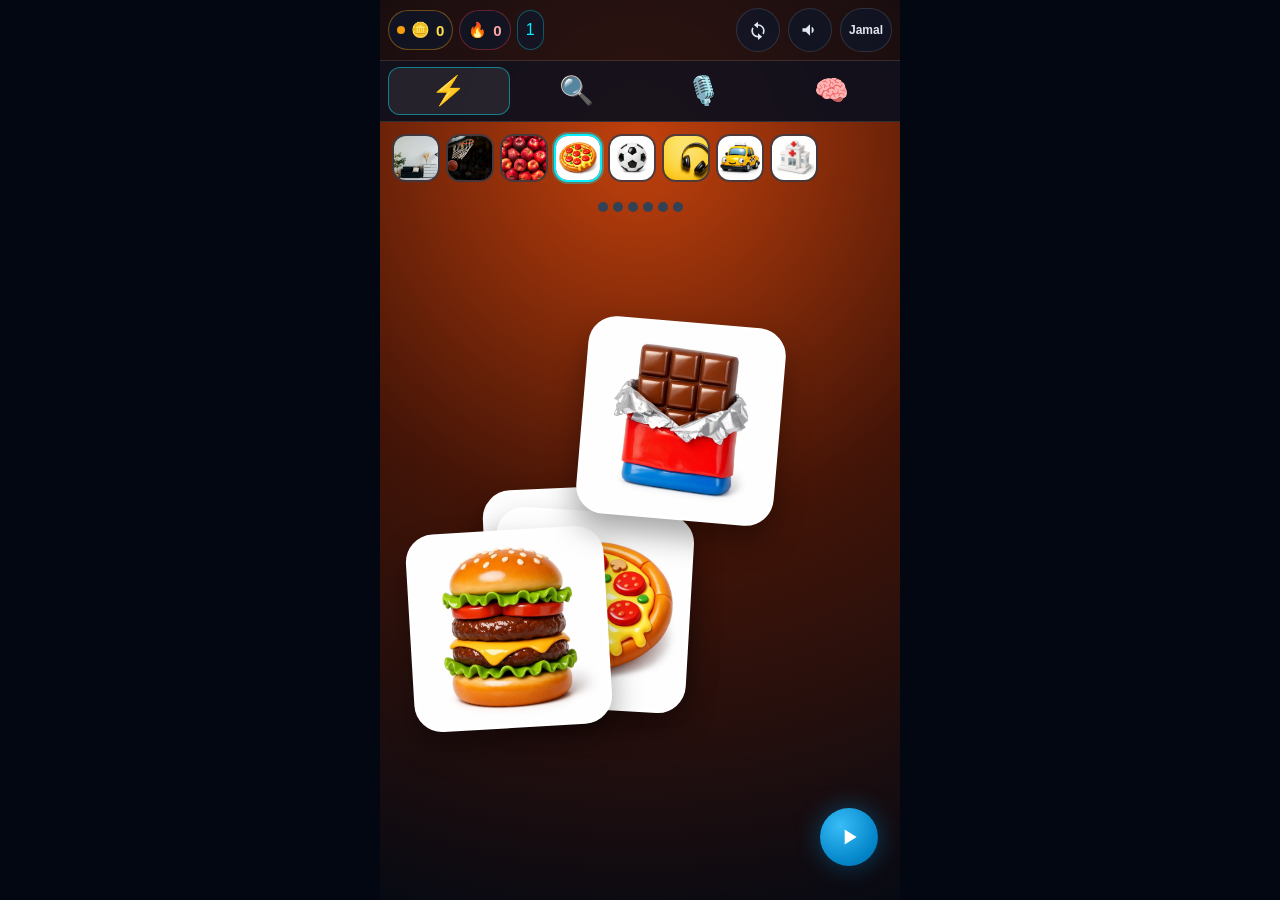
==== index.html @ 4efd9373 "Add lowercase index.html for GitHub Pages" ====
<!doctype html>
<html lang="en">
<head>
<meta charset="utf-8">
<meta name="viewport" content="width=device-width,initial-scale=1,viewport-fit=cover">
<meta name="theme-color" content="#070a13">
<meta name="mobile-web-app-capable" content="yes">
<meta name="apple-mobile-web-app-capable" content="yes">
<title>Talk Today — ZERO RISE</title>
<link rel="icon" href="icon.svg">
<style>
:root {
  --bg-main: #070a13;
  --bg-surface: rgba(15, 23, 42, 0.75);
  --bg-card: rgba(30, 41, 59, 0.85);
  --border-glass: rgba(255, 255, 255, 0.12);
  --teal-neon: #00f0ff;
  --emerald: #10b981;
  --gold-coin: #f59e0b;
  --text-primary: #f8fafc;
  --font-main: -apple-system, BlinkMacSystemFont, 'Segoe UI', Roboto, 'Helvetica Neue', sans-serif;
}

* { box-sizing: border-box; margin: 0; padding: 0; -webkit-tap-highlight-color: transparent; }
html, body {
  height: 100%;
  background: #030712;
  color: var(--text-primary);
  font-family: var(--font-main);
  overflow: hidden;
}
button, .pillar-card, .find-tile, .mem-card { touch-action: manipulation; }
.word-plate, .sentence-line, .meaning-line, .lesson-word, .lesson-line, .lesson-bit { user-select: text; }

#app {
  position: relative;
  width: 100%;
  max-width: 520px;
  height: 100dvh;
  margin: 0 auto;
  overflow: hidden;
  background: radial-gradient(circle at 50% 18%, #1e293b 0%, #070a13 55%, #030712 100%);
  display: flex;
  flex-direction: column;
  transition: background 0.6s ease;
}
#app.world-home { background: radial-gradient(circle at 50% 16%, #92400e 0%, #1c1008 48%, #070a13 100%); }
#app.world-outside { background: radial-gradient(circle at 50% 16%, #166534 0%, #052e16 46%, #070a13 100%); }
#app.world-class { background: radial-gradient(circle at 50% 16%, #1d4ed8 0%, #172554 48%, #070a13 100%); }
#app.world-food { background: radial-gradient(circle at 50% 16%, #c2410c 0%, #431407 48%, #070a13 100%); }
#app.world-play { background: radial-gradient(circle at 50% 16%, #7e22ce 0%, #2e1065 48%, #070a13 100%); }
#app.world-tech { background: radial-gradient(circle at 50% 16%, #0e7490 0%, #083344 48%, #070a13 100%); }
#app.world-city { background: radial-gradient(circle at 50% 16%, #a16207 0%, #292006 48%, #070a13 100%); }
#app.world-town { background: radial-gradient(circle at 50% 16%, #be123c 0%, #4c0519 48%, #070a13 100%); }
#app.shake { animation: screenShake 0.38s linear; }
@keyframes screenShake {
  0%, 100% { transform: translateX(0); }
  20% { transform: translateX(-8px) rotate(-0.4deg); }
  40% { transform: translateX(8px) rotate(0.4deg); }
  60% { transform: translateX(-5px); }
  80% { transform: translateX(4px); }
}

#hud {
  min-height: 60px;
  display: flex;
  align-items: center;
  gap: 6px;
  padding: 8px 8px;
  z-index: 30;
  background: rgba(7, 10, 19, 0.78);
  backdrop-filter: blur(12px);
  border-bottom: 1px solid var(--border-glass);
}
.hud-pill {
  display: flex;
  align-items: center;
  gap: 6px;
  min-height: 40px;
  padding: 6px 8px;
  border-radius: 20px;
  background: var(--bg-surface);
  border: 1px solid var(--border-glass);
  font-weight: 800;
  font-size: 15px;
}
.coins-pill { border-color: rgba(245, 158, 11, 0.4); color: #fde047; }
.coins-pill.bump { animation: coinBump 0.35s cubic-bezier(0.175, 0.885, 0.32, 1.275); }
@keyframes coinBump {
  0% { transform: scale(1); }
  50% { transform: scale(1.18); }
  100% { transform: scale(1); }
}
.streak-pill { border-color: rgba(239, 68, 68, 0.35); color: #fca5a5; }
.streak-pill.lit { border-color: #ef4444; box-shadow: 0 0 14px rgba(239, 68, 68, 0.45); }
.gear-pill {
  border-color: rgba(0, 240, 255, 0.3);
  color: var(--teal-neon);
  cursor: pointer;
  font: inherit;
}
.gear-pill small {
  position: absolute; width: 1px; height: 1px; padding: 0; margin: -1px;
  overflow: hidden; clip: rect(0,0,0,0); border: 0;
}
.gear-pill.on { box-shadow: 0 0 12px rgba(0, 240, 255, 0.35); }
.hud-actions { display: flex; align-items: center; gap: 8px; margin-left: auto; }
.who {
  min-height: 44px; padding: 0 8px; border-radius: 999px;
  display: flex; align-items: center; flex: 0 0 auto;
  border: 1px solid var(--border-glass);
  background: var(--bg-surface);
  color: #e2e8f0; font-size: 12px; font-weight: 800;
}
.hbtn {
  width: 44px; height: 44px; border-radius: 50%;
  border: 1px solid var(--border-glass);
  background: var(--bg-surface); color: #e2e8f0;
  display: flex; align-items: center; justify-content: center; cursor: pointer;
}
.hbtn svg { width: 20px; height: 20px; }
.hbtn.muted { color: #64748b; }
.sync-dot {
  width: 8px; height: 8px; border-radius: 50%; background: #f59e0b; display: inline-block;
}
.sync-dot.synced { background: #10b981; }
.sync-dot.phone { background: #f59e0b; }

#modeBar {
  display: flex; gap: 6px; padding: 6px 8px;
  background: rgba(11, 15, 29, 0.92);
  border-bottom: 1px solid var(--border-glass);
  z-index: 25;
}
.mode-tab {
  flex: 1; min-height: 48px; border-radius: 12px;
  border: 1px solid transparent; background: transparent; color: #94a3b8;
  display: flex; flex-direction: column; align-items: center; justify-content: center;
  gap: 1px; cursor: pointer; font: inherit;
}
.mode-icon { font-size: 28px; line-height: 1; }
.mode-name {
  position: absolute; width: 1px; height: 1px; padding: 0; margin: -1px;
  overflow: hidden; clip: rect(0,0,0,0); border: 0;
}
.mode-tab.active {
  background: rgba(255, 255, 255, 0.08);
  border-color: rgba(0, 240, 255, 0.45);
  color: #fff;
}

#stage {
  flex: 1; position: relative;
  display: flex; flex-direction: column; align-items: center;
  padding: 10px 12px 24px; overflow-y: auto; z-index: 10;
}

.set-bar {
  width: 100%; display: flex; gap: 6px; overflow-x: auto;
  padding: 2px 0 8px; scrollbar-width: none;
}
.set-chip {
  flex: 0 0 auto; width: 48px; height: 48px; min-height: 48px; padding: 0;
  border-radius: 14px; border: 2px solid var(--border-glass);
  background: var(--bg-surface); cursor: pointer; overflow: hidden;
}
.set-chip img { width: 100%; height: 100%; object-fit: cover; display: block; }
.set-chip.active { border-color: var(--teal-neon); box-shadow: 0 0 0 2px rgba(0, 240, 255, 0.35); }
.set-chip.done { border-color: var(--emerald); }

.prompt-line {
  font-size: 22px; font-weight: 800; text-align: center; min-height: 28px; margin: 4px 0;
}
.progress-line { color: #94a3b8; font-size: 13px; font-weight: 700; text-align: center; margin-bottom: 6px; }
.pips { display: flex; gap: 5px; justify-content: center; margin: 4px 0 8px; flex-wrap: wrap; }
.pip { width: 10px; height: 10px; border-radius: 50%; background: #334155; }
.pip.ok { background: #38bdf8; }
.pip.strong { background: #10b981; box-shadow: 0 0 8px rgba(16, 185, 129, 0.7); }

.play-orb {
  position: absolute; right: 10px; bottom: 10px; z-index: 6;
  width: 58px; height: 58px; border-radius: 50%; border: 0; cursor: pointer;
  background: radial-gradient(circle at 35% 30%, #38bdf8, #0284c7 70%, #0369a1);
  box-shadow: 0 0 24px rgba(2, 132, 199, 0.45);
  display: flex; align-items: center; justify-content: center;
}
.play-orb svg { width: 26px; height: 26px; fill: #fff; }
.play-orb.speaking { animation: callGlow 0.45s infinite alternate; }
@keyframes callGlow {
  from { transform: scale(1); }
  to { transform: scale(1.08); }
}

.word-plate {
  margin-top: 8px; font-size: 40px; font-weight: 900; letter-spacing: -0.03em; text-align: center;
}
.sentence-line { font-size: 18px; color: #cbd5e1; text-align: center; min-height: 24px; margin: 2px 0 4px; }
.meaning-line { font-size: 16px; color: #94a3b8; text-align: center; min-height: 0; margin: 0 0 8px; line-height: 1.35; }

.arena {
  position: relative; width: 100%; flex: 1; min-height: 58vh;
}
.pillar-card, .find-tile, .mem-card {
  background: #fff; border-radius: 28px; border: 3px solid #fff;
  overflow: hidden; cursor: pointer; position: relative;
  display: flex; align-items: center; justify-content: center;
  box-shadow: 0 16px 30px rgba(0, 0, 0, 0.35);
}
.pillar-card {
  position: absolute; width: 40%; aspect-ratio: 1;
  animation: bob 2.6s ease-in-out infinite;
}
.pillar-card:nth-child(2) { left: 52%; top: 6%; animation-delay: -0.4s; }
.pillar-card:nth-child(3) { left: 8%; top: 42%; animation-delay: -1.1s; }
.pillar-card:nth-child(4) { left: 50%; top: 46%; animation-delay: -1.7s; }
.pillar-card.running { animation: none; }
.pillar-card.win {
  z-index: 5; width: 64%; left: 18% !important; right: auto !important; top: 8% !important;
  animation: winPop 0.55s cubic-bezier(.2, 1.6, .3, 1) both;
}
.pillar-card.yeet { animation: yeet 0.42s ease-in forwards; z-index: 2; }
.pillar-card.show-answer {
  z-index: 4; width: 58%; left: 21% !important; top: 12% !important;
  animation: jump 0.48s ease-in-out infinite;
  box-shadow: 0 0 0 6px #fde047, 0 18px 40px rgba(0, 0, 0, 0.4);
}
@keyframes bob {
  0%, 100% { transform: translateY(0) rotate(-2deg); }
  50% { transform: translateY(-14px) rotate(2deg); }
}
@keyframes jump {
  0%, 100% { transform: translateY(0) scale(1); }
  40% { transform: translateY(-22px) scale(1.06); }
}
@keyframes winPop {
  0% { transform: scale(0.7) rotate(-8deg); }
  60% { transform: scale(1.12) rotate(6deg); }
  100% { transform: scale(1) rotate(0); }
}
@keyframes yeet {
  to { transform: translateY(120%) rotate(28deg); opacity: 0; }
}
.pillar-card img, .find-tile img, .mem-card img { width: 100%; height: 100%; object-fit: cover; pointer-events: none; }
.pillar-a { border-color: rgba(59, 130, 246, 0.55); }
.pillar-b { border-color: rgba(239, 68, 68, 0.5); }
.pillar-card.good-snap, .find-tile.good-snap, .hero.good-snap { border-color: var(--emerald); box-shadow: 0 0 24px rgba(16, 185, 129, 0.7); }
.pillar-card.ready, .find-tile.ready, .hero.ready { box-shadow: 0 0 0 3px rgba(0, 240, 255, 0.7); }
.pillar-card.miss-snap, .find-tile.miss-snap { animation: missShake 0.35s ease-in-out; border-color: #dc2626; }
.pillar-card.show-answer { box-shadow: 0 0 0 3px #fde047; }
@keyframes missShake {
  0%, 100% { transform: translateX(0); }
  25% { transform: translateX(-8px); }
  75% { transform: translateX(8px); }
}

.find-grid, .mem-grid { display: grid; grid-template-columns: repeat(3, 1fr); gap: 10px; width: 100%; }
.find-tile { animation: bob 2.2s ease-in-out infinite; }
.find-tile:nth-child(2n) { animation-delay: -0.5s; }
.find-tile:nth-child(3n) { animation-duration: 2.9s; }
.find-tile.found { animation: winPop 0.45s cubic-bezier(.2, 1.6, .3, 1) both; }
.mem-card { animation: bob 2.8s ease-in-out infinite; }
.mem-card:nth-child(2n) { animation-delay: -0.7s; }
.mem-grid.cols-4 { grid-template-columns: repeat(4, 1fr); }
.find-tile, .mem-card { aspect-ratio: 1; }
.find-tile.found { border-color: rgba(16, 185, 129, 0.7); }
.tile-word {
  position: absolute; left: 6px; right: 6px; bottom: 6px;
  background: rgba(3, 7, 18, 0.82); border-radius: 10px;
  text-align: center; font-weight: 800; font-size: 13px; padding: 3px 4px;
}
.mem-face { font-size: 28px; }
.mem-card.snd { border-color: rgba(0, 240, 255, 0.35); }
.mem-card.pic { border-color: rgba(59, 130, 246, 0.4); }
.mem-card.up { border-color: #fff; }
.mem-card svg { width: 36px; height: 36px; fill: #e2e8f0; }

.speak-view, .drill-view, .find-view, .mem-view {
  width: 100%; max-width: none; flex: 1; min-height: 0;
  display: flex; flex-direction: column; align-items: center; gap: 8px;
}
.hero {
  width: min(72vw, 280px); aspect-ratio: 1; border-radius: 36px; overflow: hidden;
  border: 4px solid #fff; background: #fff; cursor: pointer;
  box-shadow: 0 18px 40px rgba(0, 0, 0, 0.35);
  animation: bob 1.5s ease-in-out infinite;
}
.hero.ready { animation: jump 0.55s ease-in-out infinite; }
.hero img { width: 100%; height: 100%; object-fit: cover; }
.mic-orb {
  width: 96px; height: 96px; border-radius: 50%; border: 0; cursor: pointer;
  background: radial-gradient(circle at 35% 30%, #ef4444, #b91c1c 70%);
  box-shadow: 0 8px 24px rgba(239, 68, 68, 0.45);
  display: flex; align-items: center; justify-content: center;
}
.mic-orb svg { width: 42px; height: 42px; fill: #fff; }
.mic-orb.recording {
  background: radial-gradient(circle at 35% 30%, #22c55e, #15803d 70%);
  animation: callGlow 0.7s ease-in-out infinite alternate;
}
.mic-orb:disabled { opacity: 0.45; cursor: default; }
.mic-orb.blocked { filter: grayscale(1); opacity: 0.4; }
.status-line { min-height: 22px; text-align: center; color: #cbd5e1; font-weight: 700; }

.modal-backdrop {
  position: absolute; inset: 0; z-index: 80;
  background: rgba(3, 7, 18, 0.86); backdrop-filter: blur(14px);
  display: flex; align-items: center; justify-content: center; padding: 16px;
}
.modal-backdrop.hidden { display: none; }
.lesson-card {
  width: min(96vw, 480px); max-height: min(90dvh, 720px); overflow: visible;
  background: transparent; border: 0;
  border-radius: 28px; padding: 8px; display: flex; flex-direction: column; align-items: center; gap: 14px;
  box-shadow: none;
}
.lesson-kicker { font-size: 14px; font-weight: 800; letter-spacing: 0.08em; text-transform: uppercase; color: #5eead4; }
.lesson-card img { width: min(64vw, 220px); height: min(64vw, 220px); object-fit: cover; border-radius: 20px; }
.lesson-word { font-size: 40px; font-weight: 900; }
.lesson-line { font-size: 18px; color: #cbd5e1; text-align: center; }
.word-list { width: 100%; display: flex; flex-direction: column; gap: 6px; }
.lesson-bit { font-size: 14px; color: #cbd5e1; text-align: left; line-height: 1.35; }
.lesson-bit b { color: #fff; }
.done-grid { width: 100%; display: flex; flex-wrap: wrap; justify-content: center; gap: 10px; }
.done-pic {
  width: 30%; aspect-ratio: 1; padding: 0; border-radius: 22px; overflow: hidden;
  border: 3px solid #fff; background: #fff; cursor: pointer;
  animation: bob 1.8s ease-in-out infinite;
  box-shadow: 0 12px 24px rgba(0, 0, 0, 0.35);
}
.done-pic:nth-child(2n) { animation-delay: -0.4s; }
.done-pic img { width: 100%; height: 100%; object-fit: cover; display: block; }
.done-pic.on {
  width: 42%; border-color: #fde047;
  animation: jump 0.42s ease-in-out infinite;
  box-shadow: 0 0 28px rgba(253, 224, 71, 0.85);
}
.btn-next.icon-next {
  width: 76px; height: 76px; min-width: 76px; min-height: 76px; padding: 0; border-radius: 50%;
  display: flex; align-items: center; justify-content: center;
}
.icon-next svg { width: 34px; height: 34px; }
.btn-next, .btn-ghost {
  min-height: 52px; min-width: 140px; padding: 0 22px; border-radius: 999px;
  border: 0; cursor: pointer; font: inherit; font-weight: 800; font-size: 18px;
}
.btn-next { background: #10b981; color: #042f1c; }
.btn-ghost { background: transparent; color: #e2e8f0; border: 1px solid var(--border-glass); }
.code-row { display: flex; gap: 8px; }
.code-row img { width: 84px; height: 84px; border-radius: 16px; object-fit: cover; }
.code-row span { display: block; text-align: center; font-size: 12px; font-weight: 800; margin-top: 4px; }

.gate {
  position: absolute; inset: 0; z-index: 70; overflow-y: auto;
  background: #070a13; padding: 18px 14px 28px;
  display: flex; flex-direction: column; gap: 10px;
}
.gate.hidden { display: none; }
.gate h1 { font-size: 28px; line-height: 1.1; }
.gate p { color: #cbd5e1; font-size: 16px; }
.slots { display: flex; gap: 8px; min-height: 74px; }
.slot {
  width: 72px; height: 72px; border-radius: 16px; border: 1px dashed rgba(255,255,255,0.25);
  overflow: hidden; background: rgba(255,255,255,0.04);
}
.slot img { width: 100%; height: 100%; object-fit: cover; }
.pic-grid { display: grid; grid-template-columns: repeat(4, 1fr); gap: 8px; }
.pic-pick {
  aspect-ratio: 1; border-radius: 14px; overflow: hidden; border: 2px solid transparent;
  padding: 0; background: #111827; cursor: pointer; position: relative;
}
.pic-pick img { width: 100%; height: 100%; object-fit: cover; }
.pic-pick.on { border-color: var(--teal-neon); }
.pic-pick em {
  position: absolute; left: 0; right: 0; bottom: 0; font-style: normal;
  background: rgba(0,0,0,0.72); font-size: 10px; font-weight: 800; padding: 2px;
}
.gate-actions { display: flex; gap: 8px; flex-wrap: wrap; }

.sr-only {
  position: absolute; width: 1px; height: 1px; padding: 0; margin: -1px;
  overflow: hidden; clip: rect(0,0,0,0); border: 0;
}
#fx { position: absolute; inset: 0; width: 100%; height: 100%; pointer-events: none; z-index: 40; }

@media (prefers-reduced-motion: reduce) {
  * { animation: none !important; transition: none !important; }
}

</style>
</head>
<body>
<div id="app">
  <header id="hud">
    <div id="hudCoins" class="hud-pill coins-pill" aria-label="Coins">
      <span class="sync-dot phone" id="syncDot" title="Saved on this phone"></span>
      <span aria-hidden="true">🪙</span>
      <span id="coinVal">0</span>
    </div>
    <div id="hudStreak" class="hud-pill streak-pill" aria-label="Streak">
      <span aria-hidden="true">🔥</span>
      <span id="streakVal">0</span>
    </div>
    <button id="hudGear" class="hud-pill gear-pill" type="button" aria-label="Beat off. Gear 1. Listen.">
      <span id="gearVal">1</span>
      <small id="gearName">Listen</small>
    </button>
    <div class="hud-actions">
      <button id="btnReplay" class="hbtn" type="button" aria-label="Hear it again">
        <svg viewBox="0 0 24 24" aria-hidden="true"><path fill="currentColor" d="M12 5V2L7 6l5 4V7c3.31 0 6 2.69 6 6 0 1.01-.25 1.97-.7 2.8l1.46 1.46A7.93 7.93 0 0 0 20 13c0-4.42-3.58-8-8-8zm0 14c-3.31 0-6-2.69-6-6 0-1.01.25-1.97.7-2.8L5.24 8.74A7.93 7.93 0 0 0 4 13c0 4.42 3.58 8 8 8v3l5-4-5-4v3z"/></svg>
      </button>
      <button id="btnSound" class="hbtn" type="button" aria-label="Sound on">
        <svg viewBox="0 0 24 24" aria-hidden="true"><path fill="currentColor" d="M3 10v4h4l5 5V5L7 10H3zm13.5 2c0-1.77-1.02-3.29-2.5-4.03v8.05c1.48-.73 2.5-2.25 2.5-4.02z"/></svg>
      </button>
      <div id="who" class="who" aria-label="Signed in as Jamal Morelli">Jamal</div>
    </div>
  </header>

  <nav id="modeBar" aria-label="Practice">
    <button class="mode-tab active" type="button" data-mode="drill" aria-label="Drill">
      <span class="mode-icon" aria-hidden="true">⚡</span><span class="mode-name">Drill</span>
    </button>
    <button class="mode-tab" type="button" data-mode="find" aria-label="Find">
      <span class="mode-icon" aria-hidden="true">🔍</span><span class="mode-name">Find</span>
    </button>
    <button class="mode-tab" type="button" data-mode="speak" aria-label="Speak">
      <span class="mode-icon" aria-hidden="true">🎙️</span><span class="mode-name">Speak</span>
    </button>
    <button class="mode-tab" type="button" data-mode="memory" aria-label="Match">
      <span class="mode-icon" aria-hidden="true">🧠</span><span class="mode-name">Match</span>
    </button>
  </nav>

  <main id="stage"></main>
  <p id="live" class="sr-only" aria-live="polite"></p>

  <div id="sheet" class="modal-backdrop hidden" role="dialog" aria-modal="true">
    <div class="lesson-card" id="sheetCard"></div>
  </div>
  <canvas id="fx" aria-hidden="true"></canvas>
</div>
<script>
/* ZERO RISE lesson engine. Pure functions. English only. No DOM. */
const TT = {
  PICS: ['pizza', 'banana', 'taxi', 'bus', 'doctor', 'police', 'football', 'camera', 'coffee', 'tomato', 'robot', 'radio'],
  SETS: [
    { id: 'home', name: 'Home', words: ['door', 'window', 'cup', 'bed', 'bag', 'book'] },
    { id: 'outside', name: 'Outside', words: ['ball', 'cat', 'dog', 'fish', 'tree', 'car'] },
    { id: 'class', name: 'Class', words: ['apple', 'banana', 'pen', 'pencil'] },
    { id: 'food', name: 'Food', words: ['pizza', 'burger', 'chocolate', 'tomato', 'orange', 'water'] },
    { id: 'play', name: 'Play', words: ['football', 'tennis', 'music', 'camera', 'robot', 'radio'] },
    { id: 'tech', name: 'Tech', words: ['headphones', 'computer', 'telephone', 'television', 'sneakers', 'backpack', 'bicycle', 'jacket'] },
    { id: 'city', name: 'City', words: ['taxi', 'bus', 'train', 'station', 'airport', 'hotel'] },
    { id: 'town', name: 'Town', words: ['hospital', 'doctor', 'police', 'pharmacy', 'bank', 'passport', 'coffee', 'money'] }
  ],
  GROUPS: {
    food: ['apple', 'banana', 'pizza', 'burger', 'chocolate', 'tomato', 'orange', 'water', 'coffee'],
    animals: ['cat', 'dog', 'fish'],
    school: ['book', 'pen', 'pencil', 'bag', 'backpack'],
    home: ['door', 'window', 'cup', 'bed'],
    ride: ['car', 'taxi', 'bus', 'train', 'bicycle'],
    place: ['hotel', 'hospital', 'pharmacy', 'bank', 'station', 'airport'],
    people: ['doctor', 'police'],
    tech: ['computer', 'telephone', 'television', 'radio', 'headphones', 'camera'],
    sport: ['football', 'tennis', 'ball'],
    wear: ['sneakers', 'jacket'],
    other: ['robot', 'music', 'money', 'passport', 'tree']
  },
  /* These files exist as s_ (slow word) and f_ ("Where is the …?"). Text must match that recording. */
  QUESTION: ['banana', 'burger', 'bus', 'camera', 'chocolate', 'coffee', 'computer', 'doctor', 'football', 'hotel', 'money', 'music', 'orange', 'pizza', 'police', 'radio', 'robot', 'taxi', 'telephone', 'television', 'tennis', 'tomato', 'train', 'water']
};

TT.WORDS = TT.SETS.reduce((a, s) => a.concat(s.words), []);
TT.QSET = {};
TT.QUESTION.forEach(w => { TT.QSET[w] = 1; });

TT.setById = function (id) {
  for (let i = 0; i < TT.SETS.length; i++) if (TT.SETS[i].id === id) return TT.SETS[i];
  return TT.SETS[3];
};

TT.groupOf = function (word) {
  const keys = Object.keys(TT.GROUPS);
  for (let i = 0; i < keys.length; i++) if (TT.GROUPS[keys[i]].indexOf(word) >= 0) return keys[i];
  return '';
};

TT.hasQuestion = function (word) { return !!TT.QSET[word]; };

TT.article = function (word) { return /^[aeiou]/.test(word) ? 'an' : 'a'; };

TT.sentence = function (word) {
  if (TT.hasQuestion(word)) return 'Where is the ' + word + '?';
  return 'It is ' + TT.article(word) + ' ' + word + '.';
};

/* Extra English, shown on screen after a hit. Not a recording. */
TT.USE = {
  door: 'You open a door.',
  window: 'You look through a window.',
  cup: 'A cup holds a drink.',
  bed: 'You sleep in a bed.',
  bag: 'A bag holds your things.',
  book: 'You read a book.',
  ball: 'You throw a ball.',
  cat: 'A cat is an animal.',
  dog: 'A dog is an animal.',
  fish: 'A fish lives in water.',
  tree: 'A tree has leaves.',
  car: 'A car takes you places.',
  apple: 'An apple is a fruit.',
  banana: 'You peel a banana.',
  pen: 'You write with a pen.',
  pencil: 'You write with a pencil.',
  pizza: 'Pizza is food.',
  burger: 'A burger is food.',
  chocolate: 'Chocolate is sweet.',
  tomato: 'A tomato is red.',
  orange: 'An orange is a fruit.',
  water: 'You drink water.',
  football: 'You kick a football.',
  tennis: 'You play tennis.',
  music: 'You listen to music.',
  camera: 'A camera takes a picture.',
  robot: 'A robot is a machine.',
  radio: 'A radio plays sound.',
  headphones: 'Headphones go on your ears.',
  computer: 'You type on a computer.',
  telephone: 'You talk on a telephone.',
  television: 'You watch television.',
  sneakers: 'Sneakers go on your feet.',
  backpack: 'A backpack holds books.',
  bicycle: 'You ride a bicycle.',
  jacket: 'A jacket keeps you warm.',
  taxi: 'A taxi takes you places.',
  bus: 'A bus carries people.',
  train: 'A train runs on tracks.',
  station: 'You catch a train at a station.',
  airport: 'Planes leave from an airport.',
  hotel: 'You sleep at a hotel.',
  hospital: 'A hospital helps sick people.',
  doctor: 'A doctor helps sick people.',
  police: 'The police keep people safe.',
  pharmacy: 'A pharmacy has medicine.',
  bank: 'A bank keeps money safe.',
  passport: 'A passport is for travel.',
  coffee: 'Coffee is a hot drink.',
  money: 'You pay with money.'
};

TT.useLine = function (word) { return TT.USE[word] || ''; };

TT.blankMastery = function () { return { taps: 0, ok: 0, says: 0, sayOK: 0, next: 0, heard: 0 }; };

TT.levelOf = function (m) {
  m = m || {};
  const taps = m.taps || 0, ok = m.ok || 0, sayOK = m.sayOK || 0;
  const acc = taps ? ok / taps : 0;
  let lv = 0;
  if (ok >= 1) lv = 1;
  if (ok >= 2 && acc >= 0.6) lv = 2;
  if (sayOK >= 1 && lv >= 1) lv = Math.min(3, lv + 1);
  return lv;
};

/* Hours until the word is due again. Inside a session the queue also rotates. */
TT.delayMs = function (level) {
  return [0, 12 * 60 * 1000, 24 * 3600000, 72 * 3600000][level] || 0;
};

TT.gearOf = function (words, mastery) {
  let strong = 0;
  for (let i = 0; i < words.length; i++) if (TT.levelOf(mastery[words[i]]) >= 2) strong++;
  if (words.length >= 4 && strong >= Math.ceil(words.length * 0.7)) return 3;
  if (strong >= 2) return 2;
  return 1;
};

TT.bpmOf = function (gear) { return gear >= 3 ? 132 : gear === 2 ? 122 : 110; };

TT.gearLabel = function (gear) {
  if (gear >= 3) return 'Say it';
  if (gear === 2) return 'Question';
  return 'Listen';
};

TT.stimulus = function (word, mastery, gear) {
  const lv = TT.levelOf(mastery);
  if (gear >= 3 && TT.hasQuestion(word)) return 'f';
  if (gear <= 1 && lv === 0 && TT.hasQuestion(word)) return 's';
  return 'w';
};

TT.pickFoil = function (target, pool, rnd) {
  const g = TT.groupOf(target);
  let cands = pool.filter(w => w !== target && TT.groupOf(w) === g);
  if (!cands.length) cands = pool.filter(w => w !== target);
  if (!cands.length) return target;
  return cands[Math.floor(rnd() * cands.length)];
};

TT.orderWords = function (words, mastery, now) {
  return words.slice().sort((a, b) => {
    const ma = mastery[a] || {};
    const mb = mastery[b] || {};
    const da = !ma.next || ma.next <= now ? 0 : 1;
    const db = !mb.next || mb.next <= now ? 0 : 1;
    if (da !== db) return da - db;
    const la = TT.levelOf(ma), lb = TT.levelOf(mb);
    if (la !== lb) return la - lb;
    return (ma.next || 0) - (mb.next || 0);
  });
};

TT.knownCount = function (words, mastery) {
  let n = 0;
  for (let i = 0; i < words.length; i++) if ((mastery[words[i]] || {}).ok >= 1) n++;
  return n;
};

TT.setComplete = function (words, mastery) {
  return TT.knownCount(words, mastery) === words.length && words.length > 0;
};

TT.newId = function (rnd) {
  const alphabet = 'abcdefghijklmnopqrstuvwxyz0123456789';
  let s = '';
  for (let i = 0; i < 10; i++) s += alphabet[Math.floor(rnd() * alphabet.length)];
  return s;
};

TT.codeFrom = function (pics) {
  if (!pics || pics.length !== 3) return '';
  for (let i = 0; i < 3; i++) if (TT.PICS.indexOf(pics[i]) < 0) return '';
  return pics.join('-');
};

TT.migrate = function (raw) {
  const base = {
    v: 5, id: '', code: '', cls: '', coins: 0, streak: 0, setId: 'food',
    mastery: {}, setCleared: {}, soundOn: true, beatOn: false, mode: 'drill',
    events: [], session: '', greeted: false
  };
  if (!raw || typeof raw !== 'object') return base;
  if (raw.v === 5) {
    base.id = raw.id || '';
    base.code = raw.code || '';
    base.cls = raw.cls || '';
    base.coins = Number(raw.coins) || 0;
    base.streak = Number(raw.streak) || 0;
    base.setId = raw.setId || 'food';
    base.mastery = raw.mastery || {};
    base.setCleared = raw.setCleared || {};
    base.soundOn = raw.soundOn !== false;
    base.beatOn = !!raw.beatOn;
    base.mode = raw.mode || 'drill';
    base.events = Array.isArray(raw.events) ? raw.events.slice(-120) : [];
    base.session = raw.session || '';
    base.greeted = !!raw.greeted;
    return base;
  }
  /* Old arcade save: keep real taps, drop farmed coins. */
  const discovered = raw.discovered || {};
  Object.keys(discovered).forEach(w => {
    if (TT.WORDS.indexOf(w) >= 0) base.mastery[w] = { taps: 1, ok: 1, says: 0, sayOK: 0, next: 0, heard: 1 };
  });
  base.coins = TT.knownCount(TT.WORDS, base.mastery);
  if (raw.mode === 'radar') base.mode = 'find';
  else if (raw.mode === 'speak' || raw.mode === 'memory' || raw.mode === 'drill') base.mode = raw.mode;
  return base;
};

if (typeof module !== 'undefined' && module.exports) module.exports = TT;

/* ZERO RISE — Talk Today. English only.
   Drill, Find, Speak, Match. Coins move only after a real correct answer.
   Recorded English cues (l_), slow words (s_), words (w_), questions (f_). */
'use strict';

const CFG = {
  API: localStorage.getItem('ttzr4_api') || 'https://script.google.com/macros/s/AKfycbxfpqk1dZHafL62IxuPGJARi0EWk-2LW8JIhvEAXO39lOOWWZZZ3VzvkiIyT12FM7jddg/exec',
  ASSET: 'v3/'
};

const $ = id => document.getElementById(id);
const LEARNER = { id: 'jamalmorelli', name: 'Jamal Morelli' };
const stage = $('stage');
const sheet = $('sheet');
const sheetCard = $('sheetCard');
const live = $('live');

let S = TT.migrate((() => { try { return JSON.parse(localStorage.getItem('ttzr4_state') || 'null'); } catch (e) { return null; } })());
S.id = LEARNER.id;
S.name = LEARNER.name;
if (!S.session) S.session = 's' + TT.newId(Math.random).slice(0, 8);
try { localStorage.setItem('ttzr4_state', JSON.stringify(S)); } catch (e) {}
(function readQuery() {
  const q = new URLSearchParams(location.search);
  if (q.get('api')) { CFG.API = q.get('api'); localStorage.setItem('ttzr4_api', CFG.API); }
  if (q.get('cls')) S.cls = String(q.get('cls')).replace(/[^\w .|+-]/g, '').slice(0, 40);
})();

function save(push) {
  try { localStorage.setItem('ttzr4_state', JSON.stringify(S)); } catch (e) {}
  renderHUD();
  if (push !== false) syncSoon();
}
function mOf(word) {
  if (!S.mastery[word]) S.mastery[word] = TT.blankMastery();
  return S.mastery[word];
}
/* Coins only when a real level goes up. Repeating a word pays nothing. */
function noteTap(word, correct) {
  const m = mOf(word);
  const before = TT.levelOf(m);
  m.taps++;
  if (correct) { m.ok++; m.heard++; }
  const after = TT.levelOf(m);
  if (correct) m.next = Date.now() + TT.delayMs(after);
  let gained = 0;
  if (correct && before < 1 && after >= 1) gained += 1;
  if (correct && before < 2 && after >= 2) gained += 1;
  return { m: m, before: before, after: after, gained: gained };
}
function pay(n) {
  if (n > 0) earn(n);
  else save();
}
function showTeach(word) {
  const plate = $('wordPlate');
  const line = $('sentenceLine');
  const mean = $('meaningLine');
  if (plate) plate.textContent = word;
  if (line) line.textContent = TT.sentence(word);
  if (mean) mean.textContent = TT.useLine(word);
}
function clearTeach() {
  const mean = $('meaningLine');
  if (mean) mean.textContent = '';
}
function curSet() { return TT.setById(S.setId); }
function setPrompt(text) {
  if (live) live.textContent = text;
}

/* ---------- audio: one voice at a time ---------- */
let seq = 0;
let talking = [];
function stopTalk() {
  seq++;
  talking.forEach(a => { try { a.pause(); a.src = ''; } catch (e) {} });
  talking = [];
}
function playUrls(urls) {
  if (!S.soundOn || !urls.length) return Promise.resolve();
  const my = ++seq;
  talking.forEach(a => { try { a.pause(); } catch (e) {} });
  talking = [];
  return new Promise(resolve => {
    let i = 0;
    const step = () => {
      if (my !== seq) return resolve();
      if (i >= urls.length) return resolve();
      const a = new Audio(CFG.ASSET + urls[i++]);
      talking.push(a);
      const done = () => { if (my === seq) step(); };
      a.onended = done;
      a.onerror = done;
      a.play().catch(done);
    };
    step();
  });
}
function file(kind, word) { return 'audio/' + kind + '_' + word + '.mp3'; }
function cue(name) { return 'audio/l_' + name + '.mp3'; }
function voiceClip(word) { return file(TT.hasQuestion(word) ? 'f' : 'w', word); }

const fx = $('fx');
const fxc = fx.getContext('2d');
let sparks = [];
let liveStops = [];
function sizeFx() {
  const r = fx.parentElement.getBoundingClientRect();
  const d = window.devicePixelRatio || 1;
  fx.width = Math.max(1, r.width * d);
  fx.height = Math.max(1, r.height * d);
  fxc.setTransform(d, 0, 0, d, 0, 0);
}
function burstAt(el) {
  if (!el) return;
  sizeFx();
  const app = $('app').getBoundingClientRect();
  const b = el.getBoundingClientRect();
  const x = b.left + b.width / 2 - app.left;
  const y = b.top + b.height / 2 - app.top;
  const colors = ['#fde047', '#fb7185', '#22d3ee', '#4ade80', '#fff', '#fb923c'];
  for (let i = 0; i < 42; i++) {
    const a = Math.random() * Math.PI * 2;
    const s = 90 + Math.random() * 320;
    sparks.push({ x: x, y: y, vx: Math.cos(a) * s, vy: Math.sin(a) * s - 80, life: 1, color: colors[i % colors.length], z: 5 + Math.random() * 7 });
  }
}
function fxLoop() {
  const w = fx.width / (window.devicePixelRatio || 1);
  const h = fx.height / (window.devicePixelRatio || 1);
  fxc.clearRect(0, 0, w, h);
  sparks = sparks.filter(p => p.life > 0);
  sparks.forEach(p => {
    p.life -= 0.016;
    p.x += p.vx * 0.016;
    p.y += p.vy * 0.016;
    p.vy += 520 * 0.016;
    fxc.globalAlpha = Math.max(0, p.life);
    fxc.fillStyle = p.color;
    fxc.beginPath();
    fxc.arc(p.x, p.y, p.z * p.life, 0, 7);
    fxc.fill();
  });
  fxc.globalAlpha = 1;
  requestAnimationFrame(fxLoop);
}
requestAnimationFrame(fxLoop);
function blip(up) {
  const ctx = ensureAudio();
  if (!ctx || !S.soundOn) return;
  const now = ctx.currentTime;
  const o = ctx.createOscillator();
  const g = ctx.createGain();
  o.type = up ? 'triangle' : 'sawtooth';
  o.frequency.setValueAtTime(up ? 480 : 180, now);
  o.frequency.exponentialRampToValueAtTime(up ? 980 : 50, now + 0.12);
  g.gain.setValueAtTime(0.09, now);
  g.gain.exponentialRampToValueAtTime(0.001, now + 0.16);
  o.connect(g); g.connect(ctx.destination);
  o.start(now); o.stop(now + 0.18);
}
function shake() {
  const app = $('app');
  app.classList.remove('shake');
  void app.offsetWidth;
  app.classList.add('shake');
}
function poke(ms) { try { if (navigator.vibrate) navigator.vibrate(ms); } catch (e) {} }
function stopLive() {
  liveStops.forEach(fn => fn());
  liveStops = [];
}
function chase(box, selector) {
  stopLive();
  if (!box) return;
  const reduce = window.matchMedia('(prefers-reduced-motion: reduce)').matches;
  box.querySelectorAll(selector).forEach((card, i) => {
    card.classList.add('running');
    const bw = box.clientWidth || 320;
    const bh = box.clientHeight || 420;
    const cw = card.offsetWidth || bw * 0.42;
    const ch = card.offsetHeight || cw;
    let x = Math.random() * Math.max(8, bw - cw - 8);
    let y = Math.random() * Math.max(8, bh - ch - 8);
    let vx = reduce ? 0 : (48 + Math.random() * 60) * (i % 2 ? 1 : -1);
    let vy = reduce ? 0 : (36 + Math.random() * 50) * (Math.random() < 0.5 ? -1 : 1);
    let last = performance.now();
    let dead = false;
    let raf = 0;
    const step = (now) => {
      if (dead || !card.isConnected) return;
      if (card.classList.contains('win') || card.classList.contains('yeet') || card.classList.contains('show-answer')) return;
      const dt = Math.min(0.04, (now - last) / 1000);
      last = now;
      const W = box.clientWidth, H = box.clientHeight;
      const ww = card.offsetWidth, hh = card.offsetHeight;
      x += vx * dt; y += vy * dt;
      if (x < 0) { x = 0; vx = Math.abs(vx); }
      if (y < 0) { y = 0; vy = Math.abs(vy); }
      if (x > W - ww) { x = Math.max(0, W - ww); vx = -Math.abs(vx); }
      if (y > H - hh) { y = Math.max(0, H - hh); vy = -Math.abs(vy); }
      card.style.left = x + 'px';
      card.style.top = y + 'px';
      card.style.right = 'auto';
      card.style.transform = 'rotate(' + (vx * 0.05) + 'deg)';
      raf = requestAnimationFrame(step);
    };
    raf = requestAnimationFrame(step);
    liveStops.push(() => { dead = true; cancelAnimationFrame(raf); });
  });
}

let audioCtx = null;
function ensureAudio() {
  const C = window.AudioContext || window.webkitAudioContext;
  if (C && !audioCtx) audioCtx = new C();
  if (audioCtx && audioCtx.state === 'suspended') audioCtx.resume();
  return audioCtx;
}
let beatTimer = null;
function stopBeat() { if (beatTimer) { clearInterval(beatTimer); beatTimer = null; } }
function startBeat() {
  stopBeat();
  if (!S.beatOn || !S.soundOn) return;
  const gear = TT.gearOf(curSet().words, S.mastery);
  const half = Math.round(60000 / TT.bpmOf(gear) / 2);
  let step = 0;
  beatTimer = setInterval(() => {
    if (talking.length) return;
    const ctx = ensureAudio();
    if (!ctx) return;
    const now = ctx.currentTime;
    const osc = ctx.createOscillator();
    const g = ctx.createGain();
    osc.connect(g); g.connect(ctx.destination);
    if (step++ % 2 === 0) {
      osc.frequency.setValueAtTime(110, now);
      osc.frequency.exponentialRampToValueAtTime(40, now + 0.08);
      g.gain.setValueAtTime(0.08, now);
    } else {
      osc.type = 'triangle';
      osc.frequency.setValueAtTime(900, now);
      g.gain.setValueAtTime(0.04, now);
    }
    g.gain.exponentialRampToValueAtTime(0.001, now + 0.09);
    osc.start(now); osc.stop(now + 0.1);
  }, half);
}

/* ---------- hud ---------- */
function renderHUD() {
  const set = curSet();
  const gear = TT.gearOf(set.words, S.mastery);
  S.gear = gear;
  $('coinVal').textContent = S.coins;
  $('streakVal').textContent = S.streak;
  $('gearVal').textContent = String(gear);
  $('gearName').textContent = TT.gearLabel(gear);
  $('hudStreak').classList.toggle('lit', S.streak >= 2);
  $('hudStreak').style.transform = 'scale(' + (1 + Math.min(S.streak, 10) * 0.045) + ')';
  const app = $('app');
  [...app.classList].forEach(c => { if (c.indexOf('world-') === 0) app.classList.remove(c); });
  app.classList.add('world-' + set.id);
  $('hudGear').classList.toggle('on', S.beatOn);
  $('hudGear').setAttribute('aria-label', (S.beatOn ? 'Beat on. ' : 'Beat off. ') + 'Gear ' + gear + '. ' + TT.gearLabel(gear));
  $('btnSound').classList.toggle('muted', !S.soundOn);
  $('btnSound').setAttribute('aria-label', S.soundOn ? 'Sound on' : 'Sound off');
  document.querySelectorAll('.mode-tab').forEach(b => b.classList.toggle('active', b.dataset.mode === S.mode));
}
function earn(n) {
  if (n <= 0) return;
  S.coins += n;
  const pill = $('hudCoins');
  pill.classList.remove('bump'); void pill.offsetWidth; pill.classList.add('bump');
  save();
}
function logEvent(partial) {
  const idx = TT.SETS.findIndex(s => s.id === S.setId);
  S.events.push(Object.assign({ ts: Date.now(), session: S.session, lesson: idx + 1 }, partial));
  if (S.events.length > 200) S.events = S.events.slice(-120);
}
function learnedList() {
  return TT.WORDS.filter(w => (S.mastery[w] || {}).ok >= 1);
}
function starMap() {
  const m = {};
  TT.SETS.forEach((s, i) => {
    if (TT.knownCount(s.words, S.mastery) > 0) m[String(i + 1)] = TT.gearOf(s.words, S.mastery);
  });
  return m;
}

let syncTimer = null;
let syncBlockedUntil = 0;
function syncSoon() {
  clearTimeout(syncTimer);
  if (Date.now() < syncBlockedUntil) return;
  syncTimer = setTimeout(syncNow, 600);
}
function setSync(kind) {
  const dot = $('syncDot');
  dot.className = 'sync-dot ' + kind;
  dot.title = kind === 'synced' ? 'Synced' : 'Saved on this phone';
}
async function postAPI(body) {
  const res = await fetch(CFG.API, { method: 'POST', body: JSON.stringify(body) });
  return res.json();
}
async function syncNow() {
  if (!CFG.API || !S.id) { setSync('phone'); return; }
  const batch = S.events.slice(0, 120);
  try {
    const data = await postAPI({
      action: 'sync', id: S.id, cls: S.cls || '', events: batch,
      state: { xp: S.coins, stars: starMap(), learned: learnedList(), streak: S.streak, mic: { label: '' } }
    });
    if (data && data.ok) {
      S.events = S.events.slice(batch.length);
      try { localStorage.setItem('ttzr4_state', JSON.stringify(S)); } catch (e) {}
      setSync('synced');
    } else {
      setSync('phone');
      syncBlockedUntil = Date.now() + 20000;
    }
  } catch (e) {
    setSync('phone');
    syncBlockedUntil = Date.now() + 20000;
  }
}

/* ---------- sheet + code ---------- */
function hideSheet() { sheet.classList.add('hidden'); sheetCard.innerHTML = ''; }
function showSheet(html) {
  sheetCard.innerHTML = html;
  sheet.classList.remove('hidden');
  const next = sheetCard.querySelector('[data-act=next]');
  if (next) next.focus();
}
sheet.addEventListener('click', e => { if (e.target === sheet) hideSheet(); });

function register() {
  postAPI({ action: 'init', id: S.id, code: S.code, cls: S.cls || '', ua: navigator.userAgent.slice(0, 160) })
    .then(data => {
      if (data && data.ok && data.code && data.code !== S.code) { S.code = data.code; save(false); }
      if (data && data.ok) setSync('synced');
    })
    .catch(() => setSync('phone'));
}

/* ---------- shared chrome inside a mode ---------- */
let viewGen = 0;
let boardGen = 0;
function speakBoard(words) {
  const my = ++boardGen;
  const root = sheetCard;
  (async () => {
    await playUrls([cue('wow')]);
    for (let i = 0; i < words.length; i++) {
      if (my !== boardGen || sheet.classList.contains('hidden')) return;
      root.querySelectorAll('.done-pic').forEach(n => n.classList.toggle('on', n.dataset.word === words[i]));
      const lit = root.querySelector('.done-pic.on');
      if (lit) burstAt(lit);
      await playUrls([voiceClip(words[i])]);
    }
    if (my === boardGen) root.querySelectorAll('.done-pic').forEach(n => n.classList.remove('on'));
  })();
}
function chrome(extra) {
  const set = curSet();
  const chips = TT.SETS.map(s => {
    const icon = s.words[0];
    const done = S.setCleared[s.id] ? ' done' : '';
    return '<button type="button" class="set-chip' + (s.id === set.id ? ' active' : '') + done + '" data-set="' + s.id + '" aria-label="' + s.name + '">' +
      '<img src="' + CFG.ASSET + 'img/' + icon + '.jpg" alt=""></button>';
  }).join('');
  const pips = set.words.map(w => {
    const lv = TT.levelOf(S.mastery[w]);
    return '<i class="pip' + (lv >= 2 ? ' strong' : lv >= 1 ? ' ok' : '') + '"></i>';
  }).join('');
  return '<div class="set-bar">' + chips + '</div>' +
    '<div class="pips">' + pips + '</div>' +
    (extra || '');
}
function bindSets(render) {
  stage.querySelectorAll('.set-chip').forEach(b => b.onclick = () => {
    if (b.dataset.set === S.setId && S.setCleared[b.dataset.set]) { showDone(curSet(), false); return; }
    S.setId = b.dataset.set;
    save(false);
    render();
  });
}
function showDone(set, advance) {
  const pics = set.words.map(w =>
    '<button type="button" class="done-pic" data-word="' + w + '" aria-label="Hear it"><img src="' + CFG.ASSET + 'img/' + w + '.jpg" alt=""></button>'
  ).join('');
  showSheet(
    '<div class="done-grid">' + pics + '</div>' +
    '<button class="btn-next icon-next" type="button" data-act="next" aria-label="Next">' +
      '<svg viewBox="0 0 24 24" aria-hidden="true"><path fill="currentColor" d="M4 11h12.2l-4.6-4.6L13 5l8 7-8 7-1.4-1.4L16.2 13H4z"/></svg>' +
    '</button>'
  );
  sheetCard.querySelectorAll('.done-pic').forEach(b => b.onclick = () => {
    boardGen++;
    sheetCard.querySelectorAll('.done-pic').forEach(n => n.classList.toggle('on', n === b));
    playUrls([voiceClip(b.dataset.word)]);
  });
  speakBoard(set.words);
  sheetCard.querySelector('[data-act=next]').onclick = () => {
    boardGen++;
    stopTalk();
    hideSheet();
    if (!advance) return;
    const i = TT.SETS.findIndex(s => s.id === S.setId);
    for (let k = 1; k <= TT.SETS.length; k++) {
      const nxt = TT.SETS[(i + k) % TT.SETS.length];
      if (!S.setCleared[nxt.id]) { S.setId = nxt.id; break; }
    }
    save(false);
    renderMode();
  };
}
function maybeClearSet() {
  const set = curSet();
  if (S.setCleared[set.id] || !TT.setComplete(set.words, S.mastery)) return false;
  S.setCleared[set.id] = true;
  S.coins += 3;
  const pill = $('hudCoins');
  if (pill) { pill.classList.remove('bump'); void pill.offsetWidth; pill.classList.add('bump'); }
  logEvent({ type: 'tap', word: set.words[0], correct: 1, misses: 0, ms: 0 });
  save();
  showDone(set, true);
  return true;
}

/* ---------- DRILL ---------- */
let drill = null;
function renderDrill() {
  const gen = ++viewGen;
  stopTalk();
  const set = curSet();
  const word = TT.orderWords(set.words, S.mastery, Date.now())[0];
  const gear = TT.gearOf(set.words, S.mastery);
  const kind = TT.stimulus(word, S.mastery[word], gear);
  const crowd = set.words.filter(w => w !== word);
  for (let i = crowd.length - 1; i > 0; i--) {
    const j = Math.floor(Math.random() * (i + 1));
    const t = crowd[i]; crowd[i] = crowd[j]; crowd[j] = t;
  }
  const pack = [word].concat(crowd.slice(0, 3));
  for (let i = pack.length - 1; i > 0; i--) {
    const j = Math.floor(Math.random() * (i + 1));
    const t = pack[i]; pack[i] = pack[j]; pack[j] = t;
  }
  S.currentWord = word;
  drill = { gen, word, kind, misses: 0, phase: 'play' };
  stopLive();
  const cards = pack.map(w =>
    '<button type="button" class="pillar-card" data-word="' + w + '" aria-label="Picture"><img src="' + CFG.ASSET + 'img/' + w + '.jpg" alt=""></button>'
  ).join('');
  stage.innerHTML = '<div class="drill-view">' + chrome(
    '<div class="arena" id="arena">' + cards +
      '<button type="button" class="play-orb" id="hearBtn" aria-label="Hear the word"><svg viewBox="0 0 24 24"><path d="M8 5v14l11-7z"/></svg></button>' +
    '</div></div>'
  );
  bindSets(renderDrill);
  renderHUD();
  $('hearBtn').onclick = () => hearDrill(true);
  stage.querySelectorAll('.pillar-card').forEach(card => card.onclick = () => answerDrill(card));
  setPrompt(gear >= 3 && kind === 'f' ? 'Where is it?' : (TT.levelOf(S.mastery[word]) >= 1 ? 'You know this one.' : 'Listen.'));
  if (!holdAutoplay) hearDrill(false, gen);
}
async function hearDrill(manual, gen) {
  if (!drill) return;
  const g = gen || drill.gen;
  const btn = $('hearBtn');
  if (btn) btn.classList.add('speaking');
  await playUrls([file(drill.kind, drill.word)]);
  if (g !== viewGen) return;
  const btn2 = $('hearBtn');
  if (btn2) btn2.classList.remove('speaking');
  if (!manual) {
    drill.phase = 'answer';
    chase($('arena'), '.pillar-card');
    setPrompt('Tap the picture.');
  }
}
async function answerDrill(card) {
  if (!drill || drill.phase !== 'answer') return;
  const picked = card.dataset.word;
  if (picked === drill.word) {
    drill.phase = 'next';
    const noted = noteTap(drill.word, true);
    S.streak++;
    stopLive();
    card.style.transform = '';
    card.classList.add('win');
    stage.querySelectorAll('.pillar-card').forEach(c => {
      if (c === card) return;
      c.style.transform = '';
      c.classList.add('yeet');
    });
    burstAt(card);
    blip(true);
    poke(16);
    setPrompt('Nice.');
    logEvent({ type: 'tap', word: drill.word, correct: 1, misses: drill.misses, ms: 0 });
    pay(noted.gained);
    const urls = [voiceClip(drill.word)];
    if (S.streak > 0 && S.streak % 3 === 0) urls.push(cue(S.streak % 6 === 0 ? 'wow' : 'yay'));
    await playUrls(urls);
    if (drill.gen !== viewGen) return;
    if (!maybeClearSet()) setTimeout(() => { if (drill && drill.gen === viewGen) renderDrill(); }, 140);
  } else {
    noteTap(drill.word, false);
    S.streak = 0;
    drill.misses++;
    card.classList.add('miss-snap');
    shake();
    blip(false);
    poke(28);
    setPrompt('Try again.');
    logEvent({ type: 'tap', word: drill.word, correct: 0, misses: drill.misses, ms: 0 });
    save();
    if (drill.misses >= 2) {
      stopLive();
      stage.querySelectorAll('.pillar-card').forEach(c => {
        c.style.transform = '';
        if (c.dataset.word === drill.word) c.classList.add('show-answer');
        else c.classList.add('yeet');
      });
    }
    setTimeout(() => card.classList.remove('miss-snap'), 360);
    await playUrls([cue('oops'), file(drill.kind, drill.word)]);
  }
}

/* ---------- FIND ---------- */
let findRound = null;
function renderFind() {
  const gen = ++viewGen;
  stopTalk();
  const set = curSet();
  const words = set.words.slice().sort(() => Math.random() - 0.5);
  findRound = { gen, words, cursor: 0, found: {}, phase: 'play' };
  const tiles = words.map(w =>
    '<button type="button" class="find-tile" data-word="' + w + '" aria-label="Picture"><img src="' + CFG.ASSET + 'img/' + w + '.jpg" alt=""></button>'
  ).join('');
  stage.innerHTML = '<div class="find-view">' + chrome(
    '<button type="button" class="play-orb" id="hearBtn" aria-label="Hear the word"><svg viewBox="0 0 24 24"><path d="M8 5v14l11-7z"/></svg></button>' +
    '<div class="find-grid">' + tiles + '</div></div>'
  );
  bindSets(renderFind);
  renderHUD();
  $('hearBtn').onclick = () => hearFind(true);
  stage.querySelectorAll('.find-tile').forEach(t => t.onclick = () => answerFind(t));
  setPrompt('Listen. Then tap.');
  if (!holdAutoplay) hearFind(false);
}
async function hearFind(manual) {
  if (!findRound || findRound.cursor >= findRound.words.length) return;
  const word = findRound.words[findRound.cursor];
  S.currentWord = word;
  const gear = TT.gearOf(curSet().words, S.mastery);
  const kind = TT.stimulus(word, S.mastery[word], gear);
  findRound.kind = kind;
  const btn = $('hearBtn');
  if (btn) btn.classList.add('speaking');
  await playUrls([file(kind, word)]);
  if (!findRound || findRound.gen !== viewGen) return;
  const btn2 = $('hearBtn');
  if (btn2) btn2.classList.remove('speaking');
  if (!manual) {
    findRound.phase = 'answer';
    stage.querySelectorAll('.find-tile').forEach(t => { if (!t.classList.contains('found')) t.classList.add('ready'); });
    setPrompt('Tap the picture.');
  }
}
function answerFind(tile) {
  if (!findRound || findRound.phase !== 'answer') return;
  const word = findRound.words[findRound.cursor];
  const picked = tile.dataset.word;
  if (findRound.found[picked]) return;
  if (picked !== word) {
    tile.classList.add('miss-snap');
    shake();
    blip(false);
    noteTap(word, false);
    setPrompt('Try again.');
    S.streak = 0;
    logEvent({ type: 'tap', word: word, correct: 0, misses: 1, ms: 0 });
    save();
    setTimeout(() => tile.classList.remove('miss-snap'), 360);
    playUrls([cue('oops'), file(findRound.kind, word)]);
    return;
  }
  findRound.phase = 'next';
  findRound.found[word] = 1;
  const noted = noteTap(word, true);
  S.streak++;
  tile.classList.add('found', 'good-snap');
  tile.classList.remove('ready');
  burstAt(tile);
  blip(true);
  poke(12);
  setPrompt(TT.sentence(word));
  logEvent({ type: 'tap', word: word, correct: 1, misses: 0, ms: 0 });
  pay(noted.gained);
  playUrls([voiceClip(word)]).then(() => {
    if (!findRound || findRound.gen !== viewGen) return;
    findRound.cursor++;
    if (findRound.cursor >= findRound.words.length) {
      setPrompt('You found them.');
      playUrls([cue('great')]);
      if (!maybeClearSet()) setTimeout(() => { if (findRound && findRound.gen === viewGen) renderFind(); }, 700);
      return;
    }
    findRound.phase = 'play';
    hearFind(false);
  });
}

/* ---------- SPEAK ---------- */
let speak = null;
let rec = { on: false, stop: null, chunks: [], stream: null };
function renderSpeak() {
  const gen = ++viewGen;
  stopTalk();
  releaseMic();
  const set = curSet();
  const order = TT.orderWords(set.words, S.mastery, Date.now());
  const ready = order.filter(w => (S.mastery[w] || {}).ok >= 1);
  const word = ready[0] || order[0];
  S.currentWord = word;
  speak = { gen, word, heardModel: false };
  stage.innerHTML = '<div class="speak-view">' + chrome(
    '<button type="button" class="hero" id="hero" aria-label="Hear the word"><img src="' + CFG.ASSET + 'img/' + word + '.jpg" alt=""></button>' +
    '<button type="button" class="mic-orb" id="micBtn" aria-label="Say the word" disabled><svg viewBox="0 0 24 24"><path d="M12 14a3 3 0 0 0 3-3V6a3 3 0 0 0-6 0v5a3 3 0 0 0 3 3zm5-3a5 5 0 0 1-10 0H5a7 7 0 0 0 6 6.92V21h2v-3.08A7 7 0 0 0 19 11h-2z"/></svg></button>' +
    '<p class="sr-only" id="speakStatus"></p></div>'
  );
  bindSets(renderSpeak);
  renderHUD();
  $('hero').onclick = () => modelSpeak(true);
  $('micBtn').onclick = toggleMic;
  setPrompt('Listen.');
  if (!holdAutoplay) modelSpeak();
}
async function modelSpeak() {
  if (!speak) return;
  const g = speak.gen;
  speak.heardModel = false;
  const btn = $('micBtn');
  if (btn) btn.disabled = true;
  const urls = [file('w', speak.word)];
  if (TT.hasQuestion(speak.word)) urls.push(file('f', speak.word));
  urls.push(cue('yourturn'));
  await playUrls(urls);
  if (!speak || speak.gen !== g) return;
  speak.heardModel = true;
  const mic = $('micBtn');
  const hero = $('hero');
  if (mic) mic.disabled = false;
  if (hero) hero.classList.add('ready');
  setPrompt('Your turn.');
}
function releaseMic() {
  rec.on = false;
  if (rec.stream) rec.stream.getTracks().forEach(t => t.stop());
  rec.stream = null;
  rec.stop = null;
}
async function toggleMic() {
  if (!speak || !speak.heardModel) return;
  if (rec.on) { if (rec.stop) rec.stop(); return; }
  if (rec.busy) return;
  rec.busy = true;
  stopTalk();
  try {
    const stream = await navigator.mediaDevices.getUserMedia({ audio: true });
    rec.stream = stream;
    rec.on = true;
    $('micBtn').classList.add('recording');
    $('speakStatus').textContent = 'Listening…';
    const mime = pickMime();
    if (window.MediaRecorder && mime) await recordMime(stream, mime);
    else await recordWav(stream, 3200);
  } catch (e) {
    const mic = $('micBtn');
    if (mic) mic.classList.add('blocked');
    setPrompt('The microphone is blocked.');
    playUrls([cue('oops')]);
    releaseMic();
  }
  rec.busy = false;
  const btn = $('micBtn');
  if (btn) btn.classList.remove('recording');
}
function pickMime() {
  if (!window.MediaRecorder || !MediaRecorder.isTypeSupported) return '';
  return ['audio/webm;codecs=opus', 'audio/webm', 'audio/mp4'].find(t => MediaRecorder.isTypeSupported(t)) || '';
}
function recordMime(stream, mime) {
  return new Promise(resolve => {
    const mr = new MediaRecorder(stream, { mimeType: mime });
    const chunks = [];
    mr.ondataavailable = e => { if (e.data && e.data.size) chunks.push(e.data); };
    mr.onstop = async () => {
      releaseMic();
      const blob = new Blob(chunks, { type: mime });
      const b64 = await blobToB64(blob);
      await judge(b64, mime.split(';')[0]);
      resolve();
    };
    rec.stop = () => { if (mr.state !== 'inactive') mr.stop(); };
    mr.start();
    setTimeout(() => { if (rec.on && rec.stop) rec.stop(); }, 3200);
  });
}
function recordWav(stream, ms) {
  return new Promise(resolve => {
    const ctx = ensureAudio();
    const src = ctx.createMediaStreamSource(stream);
    const proc = ctx.createScriptProcessor(4096, 1, 1);
    const silent = ctx.createGain();
    silent.gain.value = 0;
    const pieces = [];
    src.connect(proc); proc.connect(silent); silent.connect(ctx.destination);
    proc.onaudioprocess = e => pieces.push(new Float32Array(e.inputBuffer.getChannelData(0)));
    let done = false;
    const finish = async () => {
      if (done) return;
      done = true;
      try { proc.disconnect(); src.disconnect(); silent.disconnect(); } catch (e) {}
      releaseMic();
      const b64 = wavB64(pieces, ctx.sampleRate);
      await judge(b64, 'audio/wav');
      resolve();
    };
    rec.stop = finish;
    setTimeout(() => { if (rec.on) finish(); }, ms);
  });
}
function blobToB64(blob) {
  return new Promise((resolve, reject) => {
    const r = new FileReader();
    r.onloadend = () => resolve(String(r.result).split(',')[1] || '');
    r.onerror = reject;
    r.readAsDataURL(blob);
  });
}
function wavB64(pieces, rate) {
  let n = 0;
  pieces.forEach(p => { n += p.length; });
  const samples = new Float32Array(n);
  let o = 0;
  pieces.forEach(p => { samples.set(p, o); o += p.length; });
  const buf = new ArrayBuffer(44 + samples.length * 2);
  const v = new DataView(buf);
  const str = (off, s) => { for (let i = 0; i < s.length; i++) v.setUint8(off + i, s.charCodeAt(i)); };
  str(0, 'RIFF'); v.setUint32(4, 36 + samples.length * 2, true); str(8, 'WAVE');
  str(12, 'fmt '); v.setUint32(16, 16, true); v.setUint16(20, 1, true); v.setUint16(22, 1, true);
  v.setUint32(24, rate, true); v.setUint32(28, rate * 2, true); v.setUint16(32, 2, true); v.setUint16(34, 16, true);
  str(36, 'data'); v.setUint32(40, samples.length * 2, true);
  let q = 44;
  for (let i = 0; i < samples.length; i++, q += 2) {
    const x = Math.max(-1, Math.min(1, samples[i]));
    v.setInt16(q, x < 0 ? x * 0x8000 : x * 0x7fff, true);
  }
  let bin = '';
  const bytes = new Uint8Array(buf);
  for (let i = 0; i < bytes.length; i++) bin += String.fromCharCode(bytes[i]);
  return btoa(bin);
}
async function judge(b64, mime) {
  if (!speak) return;
  const word = speak.word;
  const gen = speak.gen;
  const status = $('speakStatus');
  if (status) status.textContent = 'Checking…';
  const m = mOf(word);
  m.says++;
  try {
    const data = await postAPI({
      action: 'speak', id: S.id, word: word, audio: b64, mime: mime,
      session: S.session, lesson: TT.SETS.findIndex(s => s.id === S.setId) + 1,
      try: m.says, ms: 3200, mic: ''
    });
    if (!speak || speak.gen !== gen) return;
    if (data && data.silent) {
      setPrompt('Try again.');
      status.textContent = 'We did not hear you. Come closer and say the word.';
      logEvent({ type: 'say', word: word, correct: 0, heard: '', score: 0, engine: 'whisper' });
      save();
      playUrls([cue('goodtry'), file('w', word)]);
      return;
    }
    if (data && data.ok && data.pass) {
      const before = TT.levelOf(m);
      m.sayOK++;
      const after = TT.levelOf(m);
      m.next = Date.now() + TT.delayMs(after);
      S.streak++;
      const hero = $('hero');
      if (hero) { hero.classList.add('good-snap'); burstAt(hero); }
      blip(true);
      poke(20);
      setPrompt('Nice.');
      status.textContent = 'We heard “' + (data.heard || word) + '”.';
      logEvent({ type: 'say', word: word, correct: 1, heard: data.heard || '', score: data.score, engine: 'whisper' });
      pay(after > before ? 2 : 0);
      await playUrls([cue('great')]);
      if (speak && speak.gen === gen && !maybeClearSet()) renderSpeak();
      return;
    }
    setPrompt('Try again.');
    status.textContent = data && data.heard ? 'We heard “' + data.heard + '”.' : 'Not the word yet.';
    logEvent({ type: 'say', word: word, correct: 0, heard: (data && data.heard) || '', score: data && data.score, engine: 'whisper' });
    save();
    playUrls([cue('goodtry'), file('w', word)]);
  } catch (e) {
    if (!speak || speak.gen !== gen) return;
    setPrompt('Not scored yet.');
    if (status) status.textContent = 'Saved on this phone. The teacher line is offline. Say it again.';
    logEvent({ type: 'say', word: word, correct: 0, heard: '', engine: 'offline' });
    save();
    playUrls([cue('oops')]);
  }
}

/* ---------- MATCH ---------- */
function renderMemory() {
  const gen = ++viewGen;
  stopTalk();
  const set = curSet();
  let words = TT.orderWords(set.words, S.mastery, Date.now()).slice(0, 4);
  if (words.length < 2) words = set.words.slice(0, 2);
  const deck = [];
  words.forEach(w => { deck.push({ id: w, type: 'snd' }); deck.push({ id: w, type: 'pic' }); });
  for (let i = deck.length - 1; i > 0; i--) {
    const j = Math.floor(Math.random() * (i + 1));
    const t = deck[i]; deck[i] = deck[j]; deck[j] = t;
  }
  const cards = deck.map((c, i) =>
    '<button type="button" class="mem-card ' + (c.type === 'snd' ? 'snd' : 'pic') + '" data-i="' + i + '" aria-label="' + (c.type === 'snd' ? 'Sound card' : 'Picture card') + '">' +
    (c.type === 'snd'
      ? '<svg viewBox="0 0 24 24"><path d="M3 10v4h4l5 5V5L7 10H3zm13.5 2c0-1.77-1.02-3.29-2.5-4.03v8.05c1.48-.73 2.5-2.25 2.5-4.02z"/></svg>'
      : '<svg viewBox="0 0 24 24"><path d="M21 19V5a2 2 0 0 0-2-2H5a2 2 0 0 0-2 2v14a2 2 0 0 0 2 2h14a2 2 0 0 0 2-2zM8.5 13.5l2.5 3 3.5-4.5L19 18H5l3.5-4.5z"/></svg>') +
    '</button>'
  ).join('');
  stage.innerHTML = '<div class="mem-view">' + chrome(
    '<div class="mem-grid' + (deck.length > 6 ? ' cols-4' : '') + '">' + cards + '</div></div>'
  );
  bindSets(renderMemory);
  renderHUD();
  setPrompt('Match the sound and the picture.');
  let open = [];
  let lock = false;
  const matched = {};
  stage.querySelectorAll('.mem-card').forEach(card => card.onclick = async () => {
    const i = +card.dataset.i;
    const c = deck[i];
    if (lock || matched[i] || open.indexOf(i) >= 0) return;
    card.classList.add('up');
    if (c.type === 'snd') {
      card.innerHTML = '<svg viewBox="0 0 24 24"><path fill="currentColor" d="M3 10v4h4l5 5V5L7 10H3zm13.5 2c0-1.77-1.02-3.29-2.5-4.03v8.05c1.48-.73 2.5-2.25 2.5-4.02z"/></svg>';
      playUrls([file('w', c.id)]);
    } else {
      card.innerHTML = '<img src="' + CFG.ASSET + 'img/' + c.id + '.jpg" alt="">';
    }
    open.push(i);
    if (open.length < 2) return;
    const a = deck[open[0]], b = deck[open[1]];
    if (a.id === b.id && a.type !== b.type) {
      matched[open[0]] = matched[open[1]] = 1;
      const noted = noteTap(a.id, true);
      S.streak++;
      setPrompt(TT.sentence(a.id));
      burstAt(card);
      blip(true);
      logEvent({ type: 'tap', word: a.id, correct: 1, misses: 0, ms: 0 });
      pay(noted.gained);
      playUrls([voiceClip(a.id)]);
      open = [];
      if (Object.keys(matched).length === deck.length) {
        if (!maybeClearSet()) {
          playUrls([cue('great')]).then(() => { if (gen === viewGen) renderMemory(); });
        }
      }
    } else {
      lock = true;
      S.streak = 0;
      save();
      setPrompt('Try again.');
      setTimeout(() => {
        if (gen !== viewGen) return;
        open.forEach(idx => {
          const el = stage.querySelector('[data-i="' + idx + '"]');
          const item = deck[idx];
          if (!el) return;
          el.classList.remove('up');
          el.innerHTML = item.type === 'snd'
            ? '<svg viewBox="0 0 24 24"><path fill="currentColor" d="M3 10v4h4l5 5V5L7 10H3zm13.5 2c0-1.77-1.02-3.29-2.5-4.03v8.05c1.48-.73 2.5-2.25 2.5-4.02z"/></svg>'
            : '<svg viewBox="0 0 24 24"><path fill="currentColor" d="M21 19V5a2 2 0 0 0-2-2H5a2 2 0 0 0-2 2v14a2 2 0 0 0 2 2h14a2 2 0 0 0 2-2zM8.5 13.5l2.5 3 3.5-4.5L19 18H5l3.5-4.5z"/></svg>';
        });
        open = [];
        lock = false;
      }, 900);
    }
  });
}

/* ---------- boot ---------- */
function renderMode() {
  if (S.mode === 'find') renderFind();
  else if (S.mode === 'speak') renderSpeak();
  else if (S.mode === 'memory') renderMemory();
  else { S.mode = 'drill'; renderDrill(); }
}
let holdAutoplay = false;
async function bootLesson() {
  renderHUD();
  const greet = !S.greeted && S.soundOn;
  if (greet) {
    S.greeted = true;
    save(false);
  }
  holdAutoplay = greet;
  renderMode();
  holdAutoplay = false;
  let seen = '';
  try { seen = sessionStorage.getItem('ttzr4_board') || ''; } catch (e) {}
  if (S.setCleared[S.setId] && seen !== S.setId) {
    try { sessionStorage.setItem('ttzr4_board', S.setId); } catch (e) {}
    showDone(curSet(), true);
    return;
  }
  if (!greet) return;
  await playUrls([cue('hello')]);
  if (S.mode === 'drill' && drill) hearDrill(false, drill.gen);
  else if (S.mode === 'find' && findRound) hearFind(false);
  else if (S.mode === 'speak' && speak) modelSpeak();
}
document.querySelectorAll('.mode-tab').forEach(b => b.onclick = () => {
  S.mode = b.dataset.mode;
  save(false);
  renderMode();
});
$('btnReplay').onclick = () => {
  ensureAudio();
  if (S.currentWord) {
    const gear = TT.gearOf(curSet().words, S.mastery);
    const kind = TT.stimulus(S.currentWord, S.mastery[S.currentWord], gear);
    playUrls([file(kind, S.currentWord)]);
  }
};
$('btnSound').onclick = () => {
  S.soundOn = !S.soundOn;
  if (!S.soundOn) { stopBeat(); stopTalk(); }
  else if (S.beatOn) startBeat();
  save(false);
};
$('hudGear').onclick = () => {
  ensureAudio();
  S.beatOn = !S.beatOn;
  if (S.beatOn && S.soundOn) startBeat(); else stopBeat();
  save(false);
};
document.addEventListener('keydown', e => {
  if (e.target && (e.target.tagName === 'INPUT' || e.target.tagName === 'TEXTAREA')) return;
  if (e.key === ' ' && S.currentWord) { e.preventDefault(); $('btnReplay').click(); }
  if ((e.key === '1' || e.key === '2') && S.mode === 'drill') {
    const cards = stage.querySelectorAll('.pillar-card');
    const card = cards[e.key === '1' ? 0 : 1];
    if (card) card.click();
  }
});

renderHUD();
register();
bootLesson();

</script>
</body>
</html>
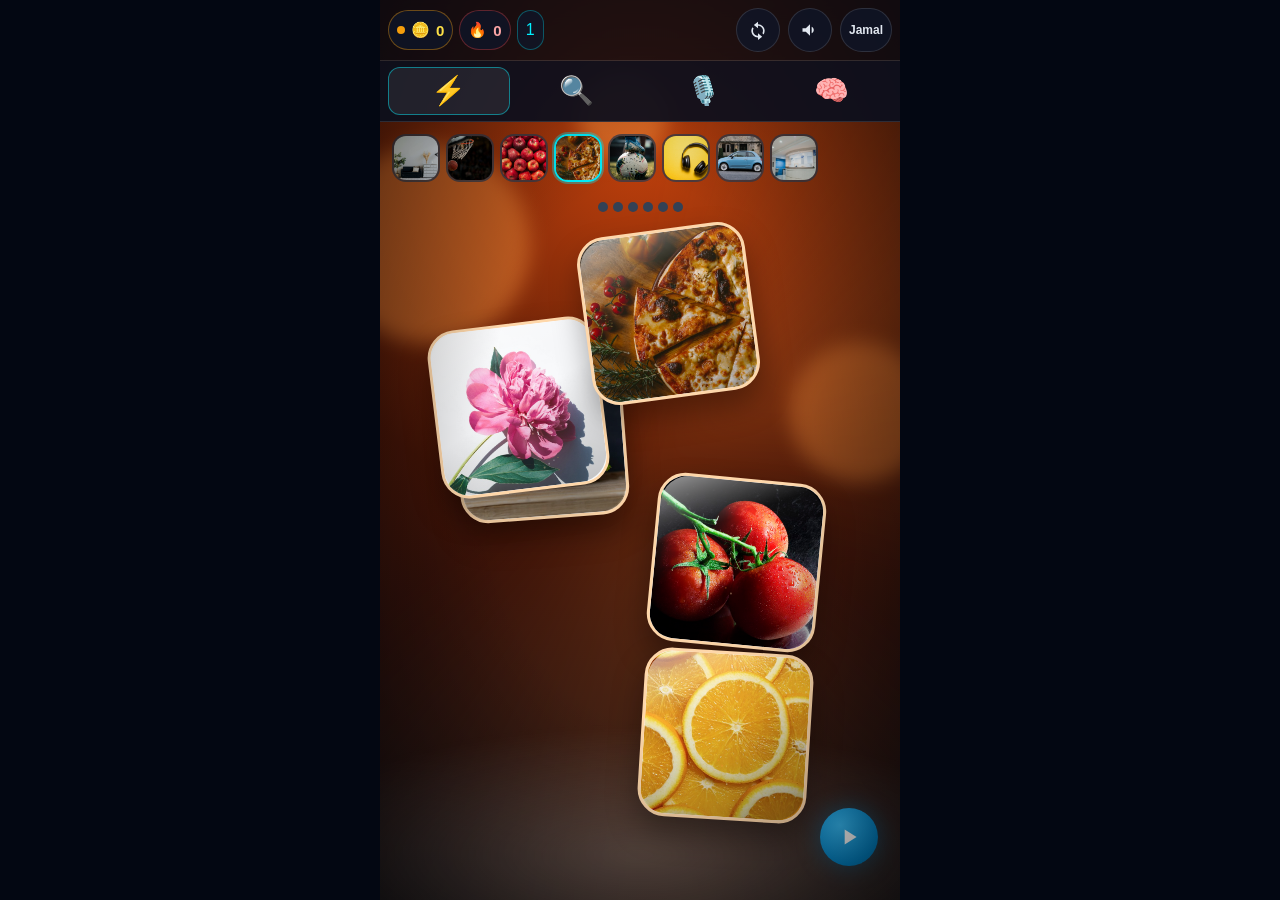
==== commit 128db930: "Fix pencil image: replace laptop desk photo with clean yellow wooden pencil; deploy adult/teen comme" ====
--- a/index.html
+++ b/index.html
@@ -214,11 +214,18 @@
 .pillar-card:nth-child(3) { left: 8%; top: 42%; animation-delay: -1.1s; }
 .pillar-card:nth-child(4) { left: 50%; top: 46%; animation-delay: -1.7s; }
 .pillar-card.running { animation: none; }
+.pillar-card:nth-child(5) { left: 30%; top: 22%; width: 34%; animation-delay: -0.8s; }
+.arena.pack-5 .pillar-card { width: 34%; }
 .pillar-card.win {
-  z-index: 5; width: 64%; left: 18% !important; right: auto !important; top: 8% !important;
-  animation: winPop 0.55s cubic-bezier(.2, 1.6, .3, 1) both;
-}
-.pillar-card.yeet { animation: yeet 0.42s ease-in forwards; z-index: 2; }
+  z-index: 5; width: 68%; left: 16% !important; right: auto !important; top: 6% !important;
+  animation: winPop 0.62s cubic-bezier(.15, 1.7, .28, 1) both;
+  box-shadow:
+    0 0 0 4px #fff,
+    0 0 0 12px rgba(253, 224, 71, 0.9),
+    0 0 48px 16px rgba(253, 224, 71, 0.55),
+    0 28px 50px rgba(0, 0, 0, 0.45);
+}
+.pillar-card.yeet { animation: yeet 0.48s cubic-bezier(.4, 0, 1, 1) forwards; z-index: 2; }
 .pillar-card.show-answer {
   z-index: 4; width: 58%; left: 21% !important; top: 12% !important;
   animation: jump 0.48s ease-in-out infinite;
@@ -238,7 +245,8 @@
   100% { transform: scale(1) rotate(0); }
 }
 @keyframes yeet {
-  to { transform: translateY(120%) rotate(28deg); opacity: 0; }
+  0% { transform: translateY(0) rotate(0) scale(1); opacity: 1; }
+  100% { transform: translateY(140%) rotate(96deg) scale(0.35); opacity: 0; }
 }
 .pillar-card img, .find-tile img, .mem-card img { width: 100%; height: 100%; object-fit: cover; pointer-events: none; }
 .pillar-a { border-color: rgba(59, 130, 246, 0.55); }
@@ -293,12 +301,39 @@
   display: flex; align-items: center; justify-content: center;
 }
 .mic-orb svg { width: 42px; height: 42px; fill: #fff; }
+.mic-ring {
+  width: 116px; height: 116px; border-radius: 50%;
+  display: grid; place-items: center; flex: 0 0 auto;
+  background: conic-gradient(#4ade80 calc(var(--p, 0) * 100%), rgba(255,255,255,0.14) 0);
+  box-shadow: 0 0 0 1px rgba(255,255,255,0.08);
+}
 .mic-orb.recording {
   background: radial-gradient(circle at 35% 30%, #22c55e, #15803d 70%);
   animation: callGlow 0.7s ease-in-out infinite alternate;
-}
+  box-shadow: 0 0 0 calc(6px + var(--level, 0) * 26px) rgba(74, 222, 128, 0.38);
+}
+.mic-orb.arming { opacity: 0.7; filter: saturate(0.7); }
 .mic-orb:disabled { opacity: 0.45; cursor: default; }
 .mic-orb.blocked { filter: grayscale(1); opacity: 0.4; }
+#load {
+  position: absolute; left: 0; right: 0; top: 0; z-index: 50;
+  height: 6px; opacity: 0; pointer-events: none; overflow: hidden;
+  background: rgba(255,255,255,0.16);
+}
+#load.on { opacity: 1; }
+#loadBar {
+  display: block; height: 100%; width: 0%;
+  background: linear-gradient(90deg, #22d3ee, #fde047 70%, #4ade80);
+  box-shadow: 0 0 12px rgba(34, 211, 238, 0.8);
+}
+#load.busy #loadBar {
+  width: 36%;
+  animation: loadSlide 0.85s ease-in-out infinite;
+}
+@keyframes loadSlide {
+  0% { transform: translateX(-130%); }
+  100% { transform: translateX(320%); }
+}
 .status-line { min-height: 22px; text-align: center; color: #cbd5e1; font-weight: 700; }
 
 .modal-backdrop {
@@ -382,14 +417,92 @@
 }
 #fx { position: absolute; inset: 0; width: 100%; height: 100%; pointer-events: none; z-index: 40; }
 
+#sky { position: absolute; inset: 0; z-index: 0; pointer-events: none; overflow: hidden; color: #38bdf8; }
+#sky i, #sky b { position: absolute; display: block; border-radius: 50%; }
+#sky i { background: currentColor; filter: blur(10px); opacity: 0.45; animation: drift 16s ease-in-out infinite; }
+#sky i:nth-child(1) { width: 200px; height: 200px; left: -50px; top: 16%; }
+#sky i:nth-child(2) { width: 140px; height: 140px; right: -30px; top: 38%; animation-duration: 12s; animation-delay: -4s; opacity: 0.35; }
+#sky i:nth-child(3) { width: 90px; height: 90px; left: 38%; top: 8%; animation-duration: 9s; animation-delay: -2s; opacity: 0.5; }
+#sky b {
+  width: 150%; height: 30%; left: -25%; bottom: -10%;
+  background: radial-gradient(ellipse at center, rgba(255,255,255,0.2), transparent 68%);
+  filter: blur(4px);
+}
+#sky::before {
+  content: '';
+  position: absolute; inset: -30%;
+  background: conic-gradient(from 120deg, transparent, currentColor, transparent 32%, transparent 68%, currentColor, transparent);
+  opacity: 0.16; filter: blur(36px);
+  animation: spinSky 32s linear infinite;
+}
+@keyframes drift {
+  0%, 100% { transform: translate3d(0, 0, 0) scale(1); }
+  50% { transform: translate3d(24px, -30px, 0) scale(1.12); }
+}
+@keyframes spinSky { to { transform: rotate(360deg); } }
+#app.world-home #sky { color: #fbbf24; }
+#app.world-outside #sky { color: #4ade80; }
+#app.world-class #sky { color: #60a5fa; }
+#app.world-food #sky { color: #fb923c; }
+#app.world-play #sky { color: #e879f9; }
+#app.world-tech #sky { color: #22d3ee; }
+#app.world-city #sky { color: #facc15; }
+#app.world-town #sky { color: #fb7185; }
+#app.hot #sky i { opacity: 0.8; filter: blur(6px); }
+#app.blaze { box-shadow: inset 0 0 90px rgba(251, 146, 60, 0.38); }
+#app::before {
+  content: '';
+  position: absolute; inset: 0; z-index: 20; pointer-events: none;
+  background: radial-gradient(ellipse at center, transparent 42%, rgba(0, 0, 0, 0.5) 100%);
+}
+#app.flash::after {
+  content: '';
+  position: absolute; inset: 0; z-index: 46; pointer-events: none; opacity: 0;
+  background: radial-gradient(circle, rgba(255,255,255,0.62), transparent 58%);
+  animation: flashOut 0.34s ease-out forwards;
+}
+@keyframes flashOut {
+  0% { opacity: 0.85; }
+  100% { opacity: 0; }
+}
+.pillar-card::after, .find-tile::after, .mem-card::after, .hero::after, .done-pic::after {
+  content: '';
+  position: absolute; inset: 0; border-radius: inherit; pointer-events: none; z-index: 2;
+  background: linear-gradient(155deg, rgba(255,255,255,0.62) 0%, rgba(255,255,255,0.06) 30%, transparent 48%, rgba(0,0,0,0.22) 100%);
+}
+.hero, .done-pic { position: relative; }
+.set-chip:not(.active) { animation: floaty 3.6s ease-in-out infinite; }
+.set-chip:nth-child(2n):not(.active) { animation-delay: -1.2s; }
+@keyframes floaty {
+  0%, 100% { transform: translateY(0); }
+  50% { transform: translateY(-5px); }
+}
+.pip.strong { animation: pipPulse 1.3s ease-in-out infinite; }
+@keyframes pipPulse {
+  0%, 100% { transform: scale(1); }
+  50% { transform: scale(1.45); }
+}
+.play-orb.speaking { box-shadow: 0 0 0 8px rgba(56, 189, 248, 0.35), 0 0 32px rgba(2, 132, 199, 0.7); }
+.hero.ready { box-shadow: 0 0 0 6px rgba(0, 240, 255, 0.45), 0 0 36px rgba(0, 240, 255, 0.55); }
+#app.world-home .pillar-card { border-color: #fde68a; }
+#app.world-outside .pillar-card { border-color: #bbf7d0; }
+#app.world-class .pillar-card { border-color: #bfdbfe; }
+#app.world-food .pillar-card { border-color: #fed7aa; }
+#app.world-play .pillar-card { border-color: #f5d0fe; }
+#app.world-tech .pillar-card { border-color: #a5f3fc; }
+#app.world-city .pillar-card { border-color: #fde68a; }
+#app.world-town .pillar-card { border-color: #fecdd3; }
+
 @media (prefers-reduced-motion: reduce) {
   * { animation: none !important; transition: none !important; }
+  #load.busy #loadBar { width: 100% !important; transform: none !important; opacity: 0.75; }
 }
 
 </style>
 </head>
 <body>
 <div id="app">
+  <div id="sky" aria-hidden="true"><i></i><i></i><i></i><b></b></div>
   <header id="hud">
     <div id="hudCoins" class="hud-pill coins-pill" aria-label="Coins">
       <span class="sync-dot phone" id="syncDot" title="Saved on this phone"></span>
@@ -430,6 +543,7 @@
     </button>
   </nav>
 
+  <div id="load" aria-hidden="true"><span id="loadBar"></span></div>
   <main id="stage"></main>
   <p id="live" class="sr-only" aria-live="polite"></p>
 
@@ -722,7 +836,7 @@
   return { m: m, before: before, after: after, gained: gained };
 }
 function pay(n) {
-  if (n > 0) earn(n);
+  if (n > 0) { sfxCoin(); coinRain(); earn(n); }
   else save();
 }
 function showTeach(word) {
@@ -747,6 +861,7 @@
 let talking = [];
 function stopTalk() {
   seq++;
+  endKind('voice');
   talking.forEach(a => { try { a.pause(); a.src = ''; } catch (e) {} });
   talking = [];
 }
@@ -755,19 +870,97 @@
   const my = ++seq;
   talking.forEach(a => { try { a.pause(); } catch (e) {} });
   talking = [];
+  endKind('voice');
+  const job = beginLoad(null, 'voice');
   return new Promise(resolve => {
     let i = 0;
+    const total = urls.length;
+    let settled = false;
+    const finish = () => {
+      if (settled) return;
+      settled = true;
+      endLoad(job);
+      resolve();
+    };
     const step = () => {
-      if (my !== seq) return resolve();
-      if (i >= urls.length) return resolve();
+      if (my !== seq) return finish();
+      if (i >= total) return finish();
+      const index = i;
       const a = new Audio(CFG.ASSET + urls[i++]);
+      a.preload = 'auto';
       talking.push(a);
-      const done = () => { if (my === seq) step(); };
-      a.onended = done;
-      a.onerror = done;
-      a.play().catch(done);
+      let moved = false;
+      const next = () => { if (moved) return; moved = true; step(); };
+      const tick = () => {
+        if (my !== seq) return;
+        const d = a.duration;
+        const part = d && isFinite(d) && d > 0 ? Math.min(1, a.currentTime / d) : 0;
+        setLoad(job, (index + part) / total);
+      };
+      a.ontimeupdate = tick;
+      a.onloadedmetadata = tick;
+      a.onended = next;
+      a.onerror = next;
+      const started = a.play();
+      if (started && started.catch) started.catch(next);
     };
     step();
+  });
+}
+let loads = [];
+let loadN = 0;
+function paintLoad() {
+  const el = $('load');
+  const bar = $('loadBar');
+  if (!el || !bar) return;
+  if (!loads.length) {
+    el.classList.remove('on', 'busy');
+    bar.style.width = '0%';
+    return;
+  }
+  el.classList.add('on');
+  const known = loads.filter(x => x.p >= 0);
+  if (known.length) {
+    el.classList.remove('busy');
+    const p = known.reduce((sum, x) => sum + x.p, 0) / known.length;
+    bar.style.width = Math.max(0, Math.min(100, p * 100)) + '%';
+  } else {
+    el.classList.add('busy');
+    bar.style.width = '36%';
+  }
+}
+function beginLoad(p, kind) {
+  const id = ++loadN;
+  loads.push({ id: id, p: p == null ? -1 : p, kind: kind || '' });
+  paintLoad();
+  return id;
+}
+function setLoad(id, p) {
+  for (let i = 0; i < loads.length; i++) if (loads[i].id === id) loads[i].p = p;
+  paintLoad();
+}
+function endLoad(id) {
+  loads = loads.filter(x => x.id !== id);
+  paintLoad();
+}
+function endKind(kind) {
+  loads = loads.filter(x => x.kind !== kind);
+  paintLoad();
+}
+function watchImages(root) {
+  if (!root) return;
+  const pending = [...root.querySelectorAll('img')].filter(img => !img.complete);
+  if (!pending.length) return;
+  const job = beginLoad(0, 'img');
+  let done = 0;
+  const tick = () => {
+    done++;
+    setLoad(job, done / pending.length);
+    if (done >= pending.length) endLoad(job);
+  };
+  pending.forEach(img => {
+    img.addEventListener('load', tick, { once: true });
+    img.addEventListener('error', tick, { once: true });
   });
 }
 function file(kind, word) { return 'audio/' + kind + '_' + word + '.mp3'; }
@@ -778,6 +971,23 @@
 const fxc = fx.getContext('2d');
 let sparks = [];
 let liveStops = [];
+let voices = 0;
+let lastBounce = 0;
+let noiseBuf = null;
+const WORLD_INK = {
+  home: ['#fde68a', '#fb923c', '#fff7ed', '#f59e0b'],
+  outside: ['#bbf7d0', '#4ade80', '#ecfccb', '#86efac'],
+  class: ['#bfdbfe', '#60a5fa', '#fff', '#22d3ee'],
+  food: ['#fed7aa', '#fb923c', '#fff', '#fde047'],
+  play: ['#f5d0fe', '#e879f9', '#fff', '#f472b6'],
+  tech: ['#a5f3fc', '#22d3ee', '#fff', '#67e8f9'],
+  city: ['#fde68a', '#facc15', '#fff', '#f59e0b'],
+  town: ['#fecdd3', '#fb7185', '#fff', '#fda4af']
+};
+function ink() {
+  const id = curSet().id;
+  return WORLD_INK[id] || WORLD_INK.food;
+}
 function sizeFx() {
   const r = fx.parentElement.getBoundingClientRect();
   const d = window.devicePixelRatio || 1;
@@ -785,53 +995,181 @@
   fx.height = Math.max(1, r.height * d);
   fxc.setTransform(d, 0, 0, d, 0, 0);
 }
+window.addEventListener('resize', sizeFx);
+function pushSpark(p) {
+  sparks.push(p);
+  if (sparks.length > 220) sparks.splice(0, sparks.length - 220);
+}
+function placeOf(el) {
+  const app = $('app').getBoundingClientRect();
+  const b = el.getBoundingClientRect();
+  return { x: b.left + b.width / 2 - app.left, y: b.top + b.height / 2 - app.top };
+}
 function burstAt(el) {
   if (!el) return;
   sizeFx();
-  const app = $('app').getBoundingClientRect();
-  const b = el.getBoundingClientRect();
-  const x = b.left + b.width / 2 - app.left;
-  const y = b.top + b.height / 2 - app.top;
-  const colors = ['#fde047', '#fb7185', '#22d3ee', '#4ade80', '#fff', '#fb923c'];
-  for (let i = 0; i < 42; i++) {
+  const p = placeOf(el);
+  const colors = ink();
+  for (let i = 0; i < 56; i++) {
     const a = Math.random() * Math.PI * 2;
-    const s = 90 + Math.random() * 320;
-    sparks.push({ x: x, y: y, vx: Math.cos(a) * s, vy: Math.sin(a) * s - 80, life: 1, color: colors[i % colors.length], z: 5 + Math.random() * 7 });
-  }
+    const s = 120 + Math.random() * 420;
+    pushSpark({
+      kind: i % 5 === 0 ? 'star' : 'dot',
+      x: p.x, y: p.y,
+      vx: Math.cos(a) * s, vy: Math.sin(a) * s - 90,
+      life: 0.85 + Math.random() * 0.35,
+      color: colors[i % colors.length],
+      z: 4 + Math.random() * 8
+    });
+  }
+  pushSpark({ kind: 'ring', x: p.x, y: p.y, vx: 0, vy: 0, life: 1, color: colors[0], z: Math.max(48, el.offsetWidth * 0.35) });
+  pushSpark({ kind: 'ring', x: p.x, y: p.y, vx: 0, vy: 0, life: 0.72, color: '#fff', z: Math.max(28, el.offsetWidth * 0.2) });
+}
+function dropTrail(el) {
+  const p = placeOf(el);
+  const colors = ink();
+  pushSpark({
+    kind: 'dot', x: p.x, y: p.y + el.offsetHeight * 0.22,
+    vx: (Math.random() - 0.5) * 24, vy: 16,
+    life: 0.38, color: colors[Math.floor(Math.random() * colors.length)], z: 3
+  });
+}
+function coinRain() {
+  const el = $('hudCoins');
+  if (!el) return;
+  sizeFx();
+  const p = placeOf(el);
+  for (let i = 0; i < 16; i++) {
+    pushSpark({
+      kind: 'star', x: p.x, y: p.y,
+      vx: (Math.random() - 0.5) * 260,
+      vy: -160 - Math.random() * 240,
+      life: 0.9, color: i % 2 ? '#fde047' : '#fff7ed', z: 4 + Math.random() * 4
+    });
+  }
+}
+function starPath(x, y, r) {
+  fxc.beginPath();
+  for (let i = 0; i < 5; i++) {
+    const a = -Math.PI / 2 + i * (Math.PI * 2 / 5);
+    const b = a + Math.PI / 5;
+    const px = x + Math.cos(a) * r;
+    const py = y + Math.sin(a) * r;
+    if (i === 0) fxc.moveTo(px, py); else fxc.lineTo(px, py);
+    fxc.lineTo(x + Math.cos(b) * r * 0.42, y + Math.sin(b) * r * 0.42);
+  }
+  fxc.closePath();
 }
 function fxLoop() {
-  const w = fx.width / (window.devicePixelRatio || 1);
-  const h = fx.height / (window.devicePixelRatio || 1);
+  const dpr = window.devicePixelRatio || 1;
+  const w = fx.width / dpr;
+  const h = fx.height / dpr;
   fxc.clearRect(0, 0, w, h);
   sparks = sparks.filter(p => p.life > 0);
   sparks.forEach(p => {
-    p.life -= 0.016;
+    p.life -= p.kind === 'ring' ? 0.02 : 0.018;
+    if (p.life <= 0) return;
     p.x += p.vx * 0.016;
     p.y += p.vy * 0.016;
-    p.vy += 520 * 0.016;
-    fxc.globalAlpha = Math.max(0, p.life);
+    if (p.kind !== 'ring') p.vy += 480 * 0.016;
+    fxc.globalAlpha = Math.max(0, Math.min(1, p.life));
     fxc.fillStyle = p.color;
-    fxc.beginPath();
-    fxc.arc(p.x, p.y, p.z * p.life, 0, 7);
-    fxc.fill();
+    fxc.strokeStyle = p.color;
+    if (p.kind === 'ring') {
+      fxc.lineWidth = 3 * Math.max(0.2, p.life);
+      fxc.beginPath();
+      fxc.arc(p.x, p.y, Math.max(1, p.z * (1.55 - Math.min(1.2, p.life))), 0, Math.PI * 2);
+      fxc.stroke();
+    } else if (p.kind === 'star') {
+      starPath(p.x, p.y, Math.max(0.5, p.z * p.life));
+      fxc.fill();
+    } else {
+      fxc.beginPath();
+      fxc.arc(p.x, p.y, Math.max(0.4, p.z * p.life), 0, Math.PI * 2);
+      fxc.fill();
+    }
   });
   fxc.globalAlpha = 1;
   requestAnimationFrame(fxLoop);
 }
 requestAnimationFrame(fxLoop);
-function blip(up) {
+function tone(opts) {
   const ctx = ensureAudio();
-  if (!ctx || !S.soundOn) return;
-  const now = ctx.currentTime;
+  if (!ctx || !S.soundOn || voices > 16) return;
+  const now = ctx.currentTime + (opts.at || 0);
   const o = ctx.createOscillator();
   const g = ctx.createGain();
-  o.type = up ? 'triangle' : 'sawtooth';
-  o.frequency.setValueAtTime(up ? 480 : 180, now);
-  o.frequency.exponentialRampToValueAtTime(up ? 980 : 50, now + 0.12);
-  g.gain.setValueAtTime(0.09, now);
-  g.gain.exponentialRampToValueAtTime(0.001, now + 0.16);
+  o.type = opts.type || 'sine';
+  o.frequency.setValueAtTime(Math.max(40, opts.f0), now);
+  if (opts.f1) o.frequency.exponentialRampToValueAtTime(Math.max(40, opts.f1), now + opts.dur);
+  g.gain.setValueAtTime(0.0001, now);
+  g.gain.exponentialRampToValueAtTime(opts.gain || 0.05, now + 0.012);
+  g.gain.exponentialRampToValueAtTime(0.0001, now + opts.dur);
   o.connect(g); g.connect(ctx.destination);
-  o.start(now); o.stop(now + 0.18);
+  voices++;
+  o.onended = () => { voices = Math.max(0, voices - 1); };
+  o.start(now); o.stop(now + opts.dur + 0.02);
+}
+function noise(opts) {
+  const ctx = ensureAudio();
+  if (!ctx || !S.soundOn || voices > 16) return;
+  if (!noiseBuf) {
+    const n = Math.floor(ctx.sampleRate * 0.4);
+    noiseBuf = ctx.createBuffer(1, n, ctx.sampleRate);
+    const data = noiseBuf.getChannelData(0);
+    for (let i = 0; i < n; i++) data[i] = Math.random() * 2 - 1;
+  }
+  const now = ctx.currentTime + (opts.at || 0);
+  const src = ctx.createBufferSource();
+  src.buffer = noiseBuf;
+  const f = ctx.createBiquadFilter();
+  f.type = 'bandpass';
+  f.Q.value = opts.q || 0.7;
+  f.frequency.setValueAtTime(opts.f0 || 800, now);
+  if (opts.f1) f.frequency.exponentialRampToValueAtTime(Math.max(40, opts.f1), now + opts.dur);
+  const g = ctx.createGain();
+  g.gain.setValueAtTime(opts.gain || 0.04, now);
+  g.gain.exponentialRampToValueAtTime(0.001, now + opts.dur);
+  src.connect(f); f.connect(g); g.connect(ctx.destination);
+  voices++;
+  src.onended = () => { voices = Math.max(0, voices - 1); };
+  src.start(now); src.stop(now + opts.dur);
+}
+function sfxHit() {
+  tone({ type: 'triangle', f0: 523, f1: 880, dur: 0.14, gain: 0.05 });
+  tone({ type: 'sine', f0: 784, f1: 1318, dur: 0.18, gain: 0.035, at: 0.03 });
+  tone({ type: 'sine', f0: 1568, dur: 0.1, gain: 0.025, at: 0.05 });
+  noise({ f0: 1800, f1: 5200, dur: 0.09, gain: 0.03, q: 0.6 });
+}
+function sfxMiss() {
+  tone({ type: 'sine', f0: 196, f1: 52, dur: 0.24, gain: 0.07 });
+  noise({ f0: 240, f1: 70, dur: 0.16, gain: 0.05, q: 0.8 });
+}
+function sfxWhoosh() {
+  noise({ f0: 320, f1: 2200, dur: 0.28, gain: 0.05, q: 0.45 });
+}
+function sfxCoin() {
+  [880, 1175, 1568].forEach((f, i) => tone({ type: 'triangle', f0: f, dur: 0.12, gain: 0.04, at: i * 0.07 }));
+}
+function sfxFanfare() {
+  [523, 659, 784, 1046].forEach((f, i) => tone({ type: 'triangle', f0: f, dur: 0.22, gain: 0.05, at: i * 0.08 }));
+  noise({ f0: 2400, f1: 6400, dur: 0.18, gain: 0.02, at: 0.3 });
+}
+function sfxBounce() {
+  const t = performance.now();
+  if (t - lastBounce < 120) return;
+  lastBounce = t;
+  tone({ type: 'sine', f0: 280 + Math.random() * 90, dur: 0.045, gain: 0.018 });
+}
+function sfxArm() {
+  tone({ type: 'sine', f0: 660, f1: 1046, dur: 0.16, gain: 0.04 });
+}
+function sfxSpark() {
+  tone({ type: 'sine', f0: 1318, f1: 1976, dur: 0.09, gain: 0.02 });
+}
+function blip(up) {
+  if (up) { sfxHit(); flash(); }
+  else sfxMiss();
 }
 function shake() {
   const app = $('app');
@@ -839,6 +1177,12 @@
   void app.offsetWidth;
   app.classList.add('shake');
 }
+function flash() {
+  const app = $('app');
+  app.classList.remove('flash');
+  void app.offsetWidth;
+  app.classList.add('flash');
+}
 function poke(ms) { try { if (navigator.vibrate) navigator.vibrate(ms); } catch (e) {} }
 function stopLive() {
   liveStops.forEach(fn => fn());
@@ -847,6 +1191,7 @@
 function chase(box, selector) {
   stopLive();
   if (!box) return;
+  sizeFx();
   const reduce = window.matchMedia('(prefers-reduced-motion: reduce)').matches;
   box.querySelectorAll(selector).forEach((card, i) => {
     card.classList.add('running');
@@ -856,9 +1201,10 @@
     const ch = card.offsetHeight || cw;
     let x = Math.random() * Math.max(8, bw - cw - 8);
     let y = Math.random() * Math.max(8, bh - ch - 8);
-    let vx = reduce ? 0 : (48 + Math.random() * 60) * (i % 2 ? 1 : -1);
-    let vy = reduce ? 0 : (36 + Math.random() * 50) * (Math.random() < 0.5 ? -1 : 1);
+    let vx = reduce ? 0 : (52 + Math.random() * 70) * (i % 2 ? 1 : -1);
+    let vy = reduce ? 0 : (40 + Math.random() * 56) * (Math.random() < 0.5 ? -1 : 1);
     let last = performance.now();
+    let trail = 0;
     let dead = false;
     let raf = 0;
     const step = (now) => {
@@ -868,15 +1214,23 @@
       last = now;
       const W = box.clientWidth, H = box.clientHeight;
       const ww = card.offsetWidth, hh = card.offsetHeight;
+      vx += Math.sin(now / 700 + i) * 18 * dt;
+      vy += Math.cos(now / 900 + i) * 14 * dt;
       x += vx * dt; y += vy * dt;
-      if (x < 0) { x = 0; vx = Math.abs(vx); }
-      if (y < 0) { y = 0; vy = Math.abs(vy); }
-      if (x > W - ww) { x = Math.max(0, W - ww); vx = -Math.abs(vx); }
-      if (y > H - hh) { y = Math.max(0, H - hh); vy = -Math.abs(vy); }
+      let hit = false;
+      if (x < 0) { x = 0; vx = Math.abs(vx); hit = true; }
+      if (y < 0) { y = 0; vy = Math.abs(vy); hit = true; }
+      if (x > W - ww) { x = Math.max(0, W - ww); vx = -Math.abs(vx); hit = true; }
+      if (y > H - hh) { y = Math.max(0, H - hh); vy = -Math.abs(vy); hit = true; }
+      if (hit) sfxBounce();
       card.style.left = x + 'px';
       card.style.top = y + 'px';
       card.style.right = 'auto';
-      card.style.transform = 'rotate(' + (vx * 0.05) + 'deg)';
+      card.style.transform = 'rotate(' + Math.max(-14, Math.min(14, vx * 0.08)) + 'deg)';
+      if (!reduce) {
+        trail += dt;
+        if (trail > 0.07) { trail = 0; dropTrail(card); }
+      }
       raf = requestAnimationFrame(step);
     };
     raf = requestAnimationFrame(step);
@@ -935,6 +1289,8 @@
   const app = $('app');
   [...app.classList].forEach(c => { if (c.indexOf('world-') === 0) app.classList.remove(c); });
   app.classList.add('world-' + set.id);
+  app.classList.toggle('hot', S.streak >= 3);
+  app.classList.toggle('blaze', S.streak >= 6);
   $('hudGear').classList.toggle('on', S.beatOn);
   $('hudGear').setAttribute('aria-label', (S.beatOn ? 'Beat on. ' : 'Beat off. ') + 'Gear ' + gear + '. ' + TT.gearLabel(gear));
   $('btnSound').classList.toggle('muted', !S.soundOn);
@@ -976,9 +1332,21 @@
   dot.className = 'sync-dot ' + kind;
   dot.title = kind === 'synced' ? 'Synced' : 'Saved on this phone';
 }
-async function postAPI(body) {
-  const res = await fetch(CFG.API, { method: 'POST', body: JSON.stringify(body) });
-  return res.json();
+async function postAPI(body, ms) {
+  const job = beginLoad();
+  const ctrl = typeof AbortController === 'function' ? new AbortController() : null;
+  const timer = setTimeout(() => { if (ctrl) ctrl.abort(); }, ms || 15000);
+  try {
+    const res = await fetch(CFG.API, {
+      method: 'POST',
+      body: JSON.stringify(body),
+      signal: ctrl ? ctrl.signal : undefined
+    });
+    return await res.json();
+  } finally {
+    clearTimeout(timer);
+    endLoad(job);
+  }
 }
 async function syncNow() {
   if (!CFG.API || !S.id) { setSync('phone'); return; }
@@ -1007,6 +1375,7 @@
 function showSheet(html) {
   sheetCard.innerHTML = html;
   sheet.classList.remove('hidden');
+  watchImages(sheetCard);
   const next = sheetCard.querySelector('[data-act=next]');
   if (next) next.focus();
 }
@@ -1033,7 +1402,7 @@
       if (my !== boardGen || sheet.classList.contains('hidden')) return;
       root.querySelectorAll('.done-pic').forEach(n => n.classList.toggle('on', n.dataset.word === words[i]));
       const lit = root.querySelector('.done-pic.on');
-      if (lit) burstAt(lit);
+      if (lit) { burstAt(lit); sfxSpark(); }
       await playUrls([voiceClip(words[i])]);
     }
     if (my === boardGen) root.querySelectorAll('.done-pic').forEach(n => n.classList.remove('on'));
@@ -1056,6 +1425,7 @@
     (extra || '');
 }
 function bindSets(render) {
+  watchImages(stage);
   stage.querySelectorAll('.set-chip').forEach(b => b.onclick = () => {
     if (b.dataset.set === S.setId && S.setCleared[b.dataset.set]) { showDone(curSet(), false); return; }
     S.setId = b.dataset.set;
@@ -1103,6 +1473,11 @@
   logEvent({ type: 'tap', word: set.words[0], correct: 1, misses: 0, ms: 0 });
   save();
   showDone(set, true);
+  sfxFanfare();
+  flash();
+  sheetCard.querySelectorAll('.done-pic').forEach((pic, i) => {
+    setTimeout(() => { if (pic.isConnected) burstAt(pic); }, 80 + i * 90);
+  });
   return true;
 }
 
@@ -1120,7 +1495,8 @@
     const j = Math.floor(Math.random() * (i + 1));
     const t = crowd[i]; crowd[i] = crowd[j]; crowd[j] = t;
   }
-  const pack = [word].concat(crowd.slice(0, 3));
+  const foilN = crowd.length >= 4 ? 4 : crowd.length;
+  const pack = [word].concat(crowd.slice(0, foilN));
   for (let i = pack.length - 1; i > 0; i--) {
     const j = Math.floor(Math.random() * (i + 1));
     const t = pack[i]; pack[i] = pack[j]; pack[j] = t;
@@ -1132,7 +1508,7 @@
     '<button type="button" class="pillar-card" data-word="' + w + '" aria-label="Picture"><img src="' + CFG.ASSET + 'img/' + w + '.jpg" alt=""></button>'
   ).join('');
   stage.innerHTML = '<div class="drill-view">' + chrome(
-    '<div class="arena" id="arena">' + cards +
+    '<div class="arena' + (pack.length >= 5 ? ' pack-5' : '') + '" id="arena">' + cards +
       '<button type="button" class="play-orb" id="hearBtn" aria-label="Hear the word"><svg viewBox="0 0 24 24"><path d="M8 5v14l11-7z"/></svg></button>' +
     '</div></div>'
   );
@@ -1155,6 +1531,7 @@
   if (!manual) {
     drill.phase = 'answer';
     chase($('arena'), '.pillar-card');
+    sfxArm();
     setPrompt('Tap the picture.');
   }
 }
@@ -1175,6 +1552,7 @@
     });
     burstAt(card);
     blip(true);
+    sfxWhoosh();
     poke(16);
     setPrompt('Nice.');
     logEvent({ type: 'tap', word: drill.word, correct: 1, misses: drill.misses, ms: 0 });
@@ -1202,6 +1580,7 @@
         if (c.dataset.word === drill.word) c.classList.add('show-answer');
         else c.classList.add('yeet');
       });
+      sfxWhoosh();
     }
     setTimeout(() => card.classList.remove('miss-snap'), 360);
     await playUrls([cue('oops'), file(drill.kind, drill.word)]);
@@ -1246,6 +1625,7 @@
   if (!manual) {
     findRound.phase = 'answer';
     stage.querySelectorAll('.find-tile').forEach(t => { if (!t.classList.contains('found')) t.classList.add('ready'); });
+    sfxArm();
     setPrompt('Tap the picture.');
   }
 }
@@ -1295,7 +1675,9 @@
 
 /* ---------- SPEAK ---------- */
 let speak = null;
-let rec = { on: false, stop: null, chunks: [], stream: null };
+let rec = { on: false, busy: false, stop: null, stream: null, timer: null, unmeter: null, startedAt: 0 };
+const REC_MS = 3200;
+const MIC_AUDIO = { echoCancellation: true, noiseSuppression: true, autoGainControl: true, channelCount: { ideal: 1 } };
 function renderSpeak() {
   const gen = ++viewGen;
   stopTalk();
@@ -1308,7 +1690,9 @@
   speak = { gen, word, heardModel: false };
   stage.innerHTML = '<div class="speak-view">' + chrome(
     '<button type="button" class="hero" id="hero" aria-label="Hear the word"><img src="' + CFG.ASSET + 'img/' + word + '.jpg" alt=""></button>' +
-    '<button type="button" class="mic-orb" id="micBtn" aria-label="Say the word" disabled><svg viewBox="0 0 24 24"><path d="M12 14a3 3 0 0 0 3-3V6a3 3 0 0 0-6 0v5a3 3 0 0 0 3 3zm5-3a5 5 0 0 1-10 0H5a7 7 0 0 0 6 6.92V21h2v-3.08A7 7 0 0 0 19 11h-2z"/></svg></button>' +
+    '<div class="mic-ring" id="micRing" style="--p:0">' +
+      '<button type="button" class="mic-orb" id="micBtn" aria-label="Say the word" disabled><svg viewBox="0 0 24 24"><path d="M12 14a3 3 0 0 0 3-3V6a3 3 0 0 0-6 0v5a3 3 0 0 0 3 3zm5-3a5 5 0 0 1-10 0H5a7 7 0 0 0 6 6.92V21h2v-3.08A7 7 0 0 0 19 11h-2z"/></svg></button>' +
+    '</div>' +
     '<p class="sr-only" id="speakStatus"></p></div>'
   );
   bindSets(renderSpeak);
@@ -1334,83 +1718,213 @@
   const hero = $('hero');
   if (mic) mic.disabled = false;
   if (hero) hero.classList.add('ready');
+  sfxArm();
   setPrompt('Your turn.');
+}
+function dropTracks(stream) {
+  if (!stream) return;
+  if (rec.stream === stream) rec.stream = null;
+  stream.getTracks().forEach(t => { try { t.stop(); } catch (e) {} });
 }
 function releaseMic() {
   rec.on = false;
-  if (rec.stream) rec.stream.getTracks().forEach(t => t.stop());
-  rec.stream = null;
+  if (rec.timer) { clearTimeout(rec.timer); rec.timer = null; }
+  if (rec.unmeter) { try { rec.unmeter(); } catch (e) {} rec.unmeter = null; }
+  const stop = rec.stop;
+  const stream = rec.stream;
   rec.stop = null;
+  endKind('mic');
+  const btn = $('micBtn');
+  if (btn) btn.classList.remove('recording', 'arming');
+  const ring = $('micRing');
+  if (ring) ring.style.setProperty('--p', '0');
+  if (stop) {
+    try { stop(); } catch (e) {}
+    setTimeout(() => dropTracks(stream), 70);
+  } else dropTracks(stream);
+}
+function meter(stream) {
+  const ctx = ensureAudio();
+  if (!ctx) return function () {};
+  let src, an, dead = false;
+  try {
+    src = ctx.createMediaStreamSource(stream);
+    an = ctx.createAnalyser();
+    an.fftSize = 512;
+    src.connect(an);
+  } catch (e) { return function () {}; }
+  const buf = new Uint8Array(an.fftSize);
+  const tick = () => {
+    if (dead) return;
+    an.getByteTimeDomainData(buf);
+    let s = 0;
+    for (let i = 0; i < buf.length; i++) {
+      const v = (buf[i] - 128) / 128;
+      s += v * v;
+    }
+    const btn = $('micBtn');
+    if (btn) btn.style.setProperty('--level', Math.min(1, Math.sqrt(s / buf.length) * 12).toFixed(3));
+    requestAnimationFrame(tick);
+  };
+  if (ctx.state === 'suspended') ctx.resume();
+  tick();
+  return function () { dead = true; try { src.disconnect(); } catch (e) {} };
+}
+async function openMic() {
+  if (!navigator.mediaDevices || !navigator.mediaDevices.getUserMedia) throw new Error('no_mic');
+  try {
+    return await navigator.mediaDevices.getUserMedia({ audio: MIC_AUDIO });
+  } catch (e) {
+    if (e && (e.name === 'OverconstrainedError' || e.name === 'ConstraintNotSatisfiedError')) {
+      return navigator.mediaDevices.getUserMedia({ audio: true });
+    }
+    throw e;
+  }
 }
 async function toggleMic() {
   if (!speak || !speak.heardModel) return;
-  if (rec.on) { if (rec.stop) rec.stop(); return; }
+  if (rec.on) {
+    if (performance.now() - rec.startedAt < 420) return;
+    if (rec.stop) rec.stop();
+    return;
+  }
   if (rec.busy) return;
   rec.busy = true;
+  const gen = speak.gen;
+  const word = speak.word;
   stopTalk();
+  ensureAudio();
+  const btn = $('micBtn');
+  if (btn) btn.classList.add('arming');
+  const arm = beginLoad(null, 'mic');
   try {
-    const stream = await navigator.mediaDevices.getUserMedia({ audio: true });
+    const stream = await openMic();
+    if (!speak || speak.gen !== gen) {
+      stream.getTracks().forEach(t => { try { t.stop(); } catch (e) {} });
+      endLoad(arm);
+      return;
+    }
+    endLoad(arm);
     rec.stream = stream;
     rec.on = true;
-    $('micBtn').classList.add('recording');
+    rec.startedAt = performance.now();
+    stream.getTracks().forEach(t => {
+      t.addEventListener('ended', () => { if (rec.on && rec.stop) rec.stop(); });
+    });
+    if (btn) { btn.classList.remove('arming'); btn.classList.add('recording'); }
     $('speakStatus').textContent = 'Listening…';
+    rec.unmeter = meter(stream);
+    const job = beginLoad(0, 'mic');
+    let raf = 0;
+    const pump = () => {
+      if (!rec.on) return;
+      const p = Math.min(1, (performance.now() - rec.startedAt) / REC_MS);
+      setLoad(job, p);
+      const ring = $('micRing');
+      if (ring) ring.style.setProperty('--p', p.toFixed(3));
+      raf = requestAnimationFrame(pump);
+    };
+    raf = requestAnimationFrame(pump);
+    const stopPump = () => { cancelAnimationFrame(raf); endLoad(job); };
+    let result = null;
     const mime = pickMime();
-    if (window.MediaRecorder && mime) await recordMime(stream, mime);
-    else await recordWav(stream, 3200);
+    if (window.MediaRecorder && mime) result = await recordMime(stream, mime);
+    if (!result || result.fallback) {
+      if (rec.on && rec.stream) result = await recordWav(rec.stream, Math.max(500, REC_MS - (performance.now() - rec.startedAt)));
+    }
+    stopPump();
+    releaseMic();
+    if (!speak || speak.gen !== gen) return;
+    if (!result || result.empty || !result.b64) {
+      setPrompt('Try again.');
+      if ($('speakStatus')) $('speakStatus').textContent = 'We did not hear you. Come closer and say the word.';
+      playUrls([cue('goodtry'), file('w', word)]);
+      return;
+    }
+    await judge(result.b64, result.mime, word, gen);
   } catch (e) {
+    endKind('mic');
+    releaseMic();
+    if (!speak || speak.gen !== gen) return;
     const mic = $('micBtn');
     if (mic) mic.classList.add('blocked');
     setPrompt('The microphone is blocked.');
     playUrls([cue('oops')]);
-    releaseMic();
-  }
-  rec.busy = false;
-  const btn = $('micBtn');
-  if (btn) btn.classList.remove('recording');
+  } finally {
+    rec.busy = false;
+    const b = $('micBtn');
+    if (b) b.classList.remove('recording', 'arming');
+  }
 }
 function pickMime() {
   if (!window.MediaRecorder || !MediaRecorder.isTypeSupported) return '';
-  return ['audio/webm;codecs=opus', 'audio/webm', 'audio/mp4'].find(t => MediaRecorder.isTypeSupported(t)) || '';
+  return ['audio/webm;codecs=opus', 'audio/webm', 'audio/mp4', 'audio/ogg;codecs=opus', 'audio/ogg'].find(t => {
+    try { return MediaRecorder.isTypeSupported(t); } catch (e) { return false; }
+  }) || '';
 }
 function recordMime(stream, mime) {
   return new Promise(resolve => {
-    const mr = new MediaRecorder(stream, { mimeType: mime });
+    let mr;
+    try { mr = new MediaRecorder(stream, { mimeType: mime }); }
+    catch (e) { resolve({ fallback: true }); return; }
     const chunks = [];
+    let settled = false;
+    let fallback = false;
+    const settle = (payload) => { if (settled) return; settled = true; resolve(payload); };
     mr.ondataavailable = e => { if (e.data && e.data.size) chunks.push(e.data); };
+    mr.onerror = () => {
+      fallback = true;
+      try { if (mr.state !== 'inactive') mr.stop(); } catch (e) {}
+      settle({ fallback: true });
+    };
     mr.onstop = async () => {
-      releaseMic();
-      const blob = new Blob(chunks, { type: mime });
-      const b64 = await blobToB64(blob);
-      await judge(b64, mime.split(';')[0]);
-      resolve();
+      if (fallback) { settle({ fallback: true }); return; }
+      try {
+        const blob = new Blob(chunks, { type: mime });
+        if (blob.size < 800) { settle({ empty: true }); return; }
+        const b64 = await blobToB64(blob);
+        settle({ b64: b64, mime: mime.split(';')[0] });
+      } catch (e) { settle({ fallback: true }); }
     };
-    rec.stop = () => { if (mr.state !== 'inactive') mr.stop(); };
-    mr.start();
-    setTimeout(() => { if (rec.on && rec.stop) rec.stop(); }, 3200);
+    rec.stop = () => {
+      try { if (mr.state === 'recording') mr.requestData(); } catch (e) {}
+      try { if (mr.state !== 'inactive') mr.stop(); } catch (e) { settle({ fallback: true }); }
+    };
+    try { mr.start(100); }
+    catch (e) { settle({ fallback: true }); return; }
+    if (rec.timer) clearTimeout(rec.timer);
+    rec.timer = setTimeout(() => { if (rec.on && rec.stop) rec.stop(); }, REC_MS);
   });
 }
 function recordWav(stream, ms) {
   return new Promise(resolve => {
     const ctx = ensureAudio();
-    const src = ctx.createMediaStreamSource(stream);
-    const proc = ctx.createScriptProcessor(4096, 1, 1);
-    const silent = ctx.createGain();
-    silent.gain.value = 0;
-    const pieces = [];
-    src.connect(proc); proc.connect(silent); silent.connect(ctx.destination);
-    proc.onaudioprocess = e => pieces.push(new Float32Array(e.inputBuffer.getChannelData(0)));
-    let done = false;
-    const finish = async () => {
-      if (done) return;
-      done = true;
-      try { proc.disconnect(); src.disconnect(); silent.disconnect(); } catch (e) {}
-      releaseMic();
-      const b64 = wavB64(pieces, ctx.sampleRate);
-      await judge(b64, 'audio/wav');
-      resolve();
+    if (!ctx) { resolve({ empty: true }); return; }
+    const run = () => {
+      let src, proc, silent;
+      try {
+        src = ctx.createMediaStreamSource(stream);
+        proc = ctx.createScriptProcessor(4096, 1, 1);
+        silent = ctx.createGain();
+        silent.gain.value = 0.00001;
+      } catch (e) { resolve({ empty: true }); return; }
+      const pieces = [];
+      src.connect(proc); proc.connect(silent); silent.connect(ctx.destination);
+      proc.onaudioprocess = e => pieces.push(new Float32Array(e.inputBuffer.getChannelData(0)));
+      let done = false;
+      const finish = () => {
+        if (done) return;
+        done = true;
+        try { proc.disconnect(); src.disconnect(); silent.disconnect(); } catch (e) {}
+        if (!pieces.length) { resolve({ empty: true }); return; }
+        resolve({ b64: wavB64(pieces, ctx.sampleRate), mime: 'audio/wav' });
+      };
+      rec.stop = finish;
+      if (rec.timer) clearTimeout(rec.timer);
+      rec.timer = setTimeout(() => { if (rec.on) finish(); }, Math.max(400, ms));
     };
-    rec.stop = finish;
-    setTimeout(() => { if (rec.on) finish(); }, ms);
+    if (ctx.state === 'suspended') ctx.resume().then(run).catch(() => resolve({ empty: true }));
+    else run();
   });
 }
 function blobToB64(blob) {
@@ -1444,10 +1958,8 @@
   for (let i = 0; i < bytes.length; i++) bin += String.fromCharCode(bytes[i]);
   return btoa(bin);
 }
-async function judge(b64, mime) {
-  if (!speak) return;
-  const word = speak.word;
-  const gen = speak.gen;
+async function judge(b64, mime, word, gen) {
+  if (!speak || speak.gen !== gen || speak.word !== word) return;
   const status = $('speakStatus');
   if (status) status.textContent = 'Checking…';
   const m = mOf(word);
@@ -1456,8 +1968,8 @@
     const data = await postAPI({
       action: 'speak', id: S.id, word: word, audio: b64, mime: mime,
       session: S.session, lesson: TT.SETS.findIndex(s => s.id === S.setId) + 1,
-      try: m.says, ms: 3200, mic: ''
-    });
+      try: m.says, ms: REC_MS, mic: ''
+    }, 22000);
     if (!speak || speak.gen !== gen) return;
     if (data && data.silent) {
       setPrompt('Try again.');
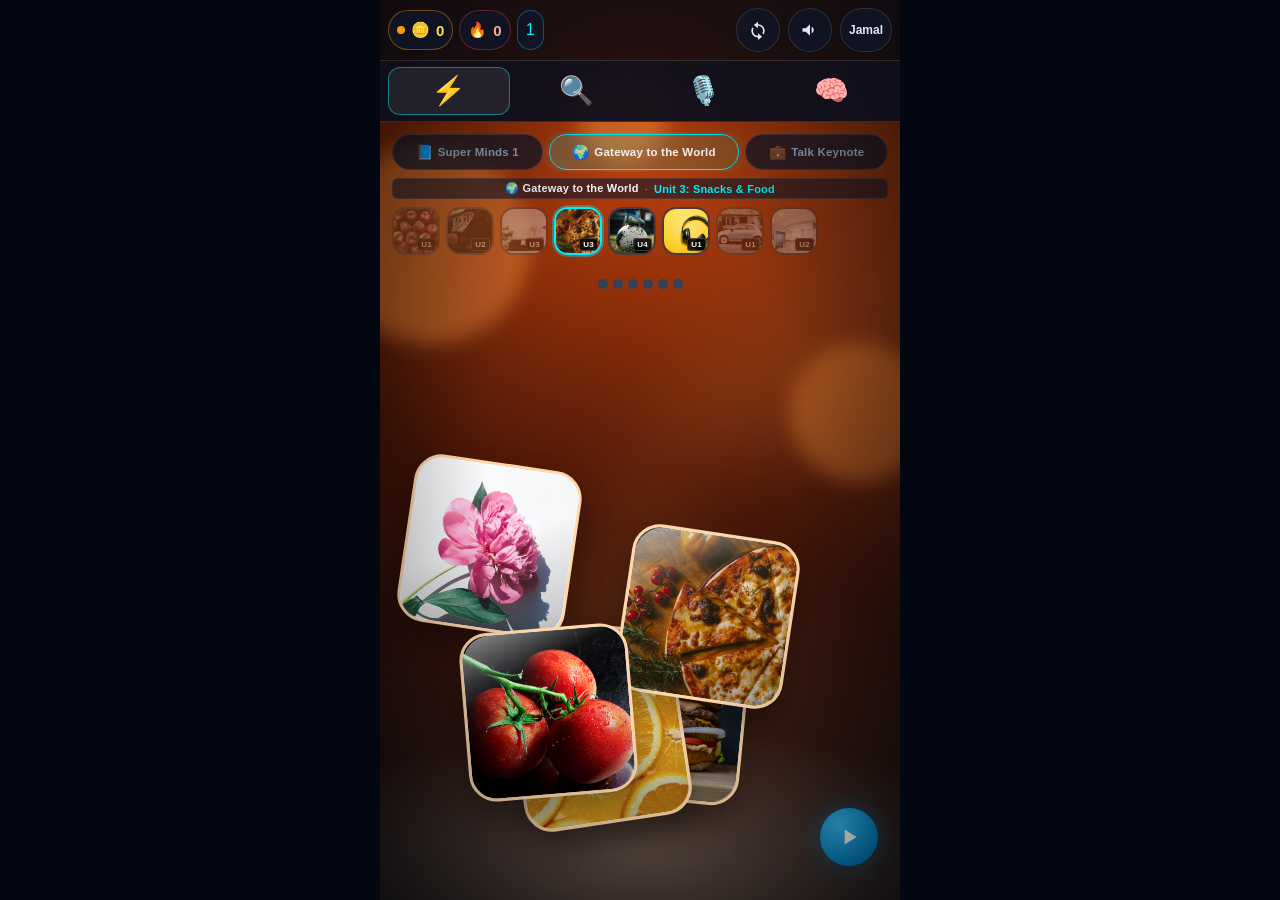
==== commit 4dc8db1b: "feat: course book navigation architecture for Kids (SM1), Teens (GTTW), Adults (KEYNOTE)" ====
--- a/index.html
+++ b/index.html
@@ -155,18 +155,114 @@
   padding: 10px 12px 24px; overflow-y: auto; z-index: 10;
 }
 
+/* Course Book Navigation */
+.coursebook-nav {
+  width: 100%;
+  display: flex;
+  flex-direction: column;
+  gap: 6px;
+  margin-bottom: 4px;
+}
+
+.book-pills {
+  display: flex;
+  gap: 6px;
+  overflow-x: auto;
+  scrollbar-width: none;
+  padding: 2px 0;
+}
+.book-pills::-webkit-scrollbar { display: none; }
+
+.book-pill {
+  flex: 1 1 auto;
+  display: flex;
+  align-items: center;
+  justify-content: center;
+  gap: 5px;
+  min-height: 36px;
+  padding: 4px 10px;
+  border-radius: 999px;
+  background: var(--bg-surface);
+  border: 1px solid var(--border-glass);
+  color: #94a3b8;
+  font-size: 11.5px;
+  font-weight: 700;
+  cursor: pointer;
+  white-space: nowrap;
+  transition: all 0.2s ease;
+}
+.book-pill:hover {
+  color: #fff;
+  border-color: rgba(255, 255, 255, 0.25);
+}
+.book-pill.active {
+  background: linear-gradient(135deg, rgba(0, 240, 255, 0.2), rgba(16, 185, 129, 0.15));
+  border-color: var(--teal-neon);
+  color: #ffffff;
+  box-shadow: 0 0 12px rgba(0, 240, 255, 0.25);
+}
+.book-pill .book-icon {
+  font-size: 14px;
+}
+.book-pill .book-title {
+  font-size: 11.5px;
+  letter-spacing: 0.2px;
+}
+
+.unit-badge {
+  display: flex;
+  align-items: center;
+  justify-content: center;
+  gap: 6px;
+  font-size: 11px;
+  color: #94a3b8;
+  padding: 3px 8px;
+  background: rgba(15, 23, 42, 0.6);
+  border-radius: 6px;
+  border: 1px solid rgba(255, 255, 255, 0.08);
+  letter-spacing: 0.2px;
+}
+.unit-badge strong {
+  color: #f1f5f9;
+  font-weight: 700;
+}
+.unit-badge span {
+  color: var(--teal-neon);
+  font-weight: 600;
+}
+
 .set-bar {
   width: 100%; display: flex; gap: 6px; overflow-x: auto;
   padding: 2px 0 8px; scrollbar-width: none;
 }
 .set-chip {
+  position: relative;
   flex: 0 0 auto; width: 48px; height: 48px; min-height: 48px; padding: 0;
   border-radius: 14px; border: 2px solid var(--border-glass);
   background: var(--bg-surface); cursor: pointer; overflow: hidden;
+  transition: opacity 0.2s ease, filter 0.2s ease;
 }
 .set-chip img { width: 100%; height: 100%; object-fit: cover; display: block; }
 .set-chip.active { border-color: var(--teal-neon); box-shadow: 0 0 0 2px rgba(0, 240, 255, 0.35); }
 .set-chip.done { border-color: var(--emerald); }
+.set-chip.other-book { opacity: 0.4; filter: grayscale(0.5); }
+.set-chip.other-book:hover { opacity: 0.85; filter: grayscale(0); }
+.set-chip.in-book { opacity: 1; }
+
+.set-chip-tag {
+  position: absolute;
+  bottom: 2px;
+  right: 2px;
+  background: rgba(0, 0, 0, 0.85);
+  color: #f8fafc;
+  font-size: 8px;
+  font-weight: 800;
+  padding: 1px 3px;
+  border-radius: 3px;
+  border: 1px solid rgba(255, 255, 255, 0.2);
+  pointer-events: none;
+  letter-spacing: 0.2px;
+}
 
 .prompt-line {
   font-size: 22px; font-weight: 800; text-align: center; min-height: 28px; margin: 4px 0;
@@ -556,15 +652,20 @@
 /* ZERO RISE lesson engine. Pure functions. English only. No DOM. */
 const TT = {
   PICS: ['pizza', 'banana', 'taxi', 'bus', 'doctor', 'police', 'football', 'camera', 'coffee', 'tomato', 'robot', 'radio'],
+  BOOKS: [
+    { id: 'kids', name: 'Super Minds 1', code: 'SM1', series: 'Cambridge Super Minds', level: 'Kids Level Zero', icon: '📘' },
+    { id: 'teens', name: 'Gateway to the World', code: 'GTTW', series: 'Macmillan Gateway', level: 'Teens A1–A1+', icon: '🌍' },
+    { id: 'adults', name: 'Talk Keynote', code: 'KEYNOTE', series: 'National Geographic Keynote & Voices', level: 'Adults A1–A2', icon: '💼' }
+  ],
   SETS: [
-    { id: 'home', name: 'Home', words: ['door', 'window', 'cup', 'bed', 'bag', 'book'] },
-    { id: 'outside', name: 'Outside', words: ['ball', 'cat', 'dog', 'fish', 'tree', 'car'] },
-    { id: 'class', name: 'Class', words: ['apple', 'banana', 'pen', 'pencil'] },
-    { id: 'food', name: 'Food', words: ['pizza', 'burger', 'chocolate', 'tomato', 'orange', 'water'] },
-    { id: 'play', name: 'Play', words: ['football', 'tennis', 'music', 'camera', 'robot', 'radio'] },
-    { id: 'tech', name: 'Tech', words: ['headphones', 'computer', 'telephone', 'television', 'sneakers', 'backpack', 'bicycle', 'jacket'] },
-    { id: 'city', name: 'City', words: ['taxi', 'bus', 'train', 'station', 'airport', 'hotel'] },
-    { id: 'town', name: 'Town', words: ['hospital', 'doctor', 'police', 'pharmacy', 'bank', 'passport', 'coffee', 'money'] }
+    { id: 'class', bookId: 'kids', book: 'Super Minds 1', bookCode: 'SM1', unit: 'Unit 1: At School', name: 'School', words: ['apple', 'banana', 'pen', 'pencil'] },
+    { id: 'outside', bookId: 'kids', book: 'Super Minds 1', bookCode: 'SM1', unit: 'Unit 2: Animals & Nature', name: 'Animals & Nature', words: ['ball', 'cat', 'dog', 'fish', 'tree', 'car'] },
+    { id: 'home', bookId: 'kids', book: 'Super Minds 1', bookCode: 'SM1', unit: 'Unit 3: House & Home', name: 'House & Home', words: ['door', 'window', 'cup', 'bed', 'bag', 'book'] },
+    { id: 'food', bookId: 'teens', book: 'Gateway to the World', bookCode: 'GTTW', unit: 'Unit 3: Snacks & Food', name: 'Snacks & Food', words: ['pizza', 'burger', 'chocolate', 'tomato', 'orange', 'water'] },
+    { id: 'play', bookId: 'teens', book: 'Gateway to the World', bookCode: 'GTTW', unit: 'Unit 4: Sports & Sounds', name: 'Sports & Sounds', words: ['football', 'tennis', 'music', 'camera', 'robot', 'radio'] },
+    { id: 'tech', bookId: 'teens', book: 'Gateway to the World', bookCode: 'GTTW', unit: 'Unit 1: Everyday Tech', name: 'Tech & Streetwear', words: ['headphones', 'computer', 'telephone', 'television', 'sneakers', 'backpack', 'bicycle', 'jacket'] },
+    { id: 'city', bookId: 'adults', book: 'Talk Keynote', bookCode: 'KEYNOTE', unit: 'Unit 1: Transit & Travel', name: 'Transit & Travel', words: ['taxi', 'bus', 'train', 'station', 'airport', 'hotel'] },
+    { id: 'town', bookId: 'adults', book: 'Talk Keynote', bookCode: 'KEYNOTE', unit: 'Unit 2: City Services', name: 'City Services', words: ['hospital', 'doctor', 'police', 'pharmacy', 'bank', 'passport', 'coffee', 'money'] }
   ],
   GROUPS: {
     food: ['apple', 'banana', 'pizza', 'burger', 'chocolate', 'tomato', 'orange', 'water', 'coffee'],
@@ -589,7 +690,21 @@
 
 TT.setById = function (id) {
   for (let i = 0; i < TT.SETS.length; i++) if (TT.SETS[i].id === id) return TT.SETS[i];
-  return TT.SETS[3];
+  return TT.SETS[0];
+};
+
+TT.bookById = function (bookId) {
+  for (let i = 0; i < TT.BOOKS.length; i++) if (TT.BOOKS[i].id === bookId) return TT.BOOKS[i];
+  return TT.BOOKS[0];
+};
+
+TT.bookOfSet = function (setId) {
+  const s = TT.setById(setId);
+  return TT.bookById(s.bookId);
+};
+
+TT.setsByBook = function (bookId) {
+  return TT.SETS.filter(s => s.bookId === bookId);
 };
 
 TT.groupOf = function (word) {
@@ -1410,22 +1525,51 @@
 }
 function chrome(extra) {
   const set = curSet();
+  const curBook = TT.bookOfSet(set.id) || TT.BOOKS[0];
+
+  const bookTabs = TT.BOOKS.map(b => {
+    const active = b.id === curBook.id ? ' active' : '';
+    return '<button type="button" class="book-pill' + active + '" data-book="' + b.id + '">' +
+      '<span class="book-icon">' + b.icon + '</span><span class="book-title">' + b.name + '</span>' +
+    '</button>';
+  }).join('');
+
   const chips = TT.SETS.map(s => {
     const icon = s.words[0];
     const done = S.setCleared[s.id] ? ' done' : '';
-    return '<button type="button" class="set-chip' + (s.id === set.id ? ' active' : '') + done + '" data-set="' + s.id + '" aria-label="' + s.name + '">' +
-      '<img src="' + CFG.ASSET + 'img/' + icon + '.jpg" alt=""></button>';
+    const active = s.id === set.id ? ' active' : '';
+    const inBook = s.bookId === curBook.id ? ' in-book' : ' other-book';
+    const tag = s.unit ? s.unit.split(':')[0].replace('Unit ', 'U') : '';
+    return '<button type="button" class="set-chip' + active + done + inBook + '" data-set="' + s.id + '" title="' + s.book + ' · ' + s.unit + '" aria-label="' + s.name + '">' +
+      '<img src="' + CFG.ASSET + 'img/' + icon + '.jpg" alt="">' +
+      (tag ? '<span class="set-chip-tag">' + tag + '</span>' : '') +
+      '</button>';
   }).join('');
+
   const pips = set.words.map(w => {
     const lv = TT.levelOf(S.mastery[w]);
     return '<i class="pip' + (lv >= 2 ? ' strong' : lv >= 1 ? ' ok' : '') + '"></i>';
   }).join('');
-  return '<div class="set-bar">' + chips + '</div>' +
+
+  return '<div class="coursebook-nav">' +
+    '<div class="book-pills">' + bookTabs + '</div>' +
+    '<div class="unit-badge"><strong>' + curBook.icon + ' ' + set.book + '</strong> · <span>' + set.unit + '</span></div>' +
+    '<div class="set-bar">' + chips + '</div>' +
+    '</div>' +
     '<div class="pips">' + pips + '</div>' +
     (extra || '');
 }
 function bindSets(render) {
   watchImages(stage);
+  stage.querySelectorAll('.book-pill').forEach(b => b.onclick = () => {
+    const targetBook = b.dataset.book;
+    const sets = TT.setsByBook(targetBook);
+    if (sets.length > 0) {
+      S.setId = sets[0].id;
+      save(false);
+      render();
+    }
+  });
   stage.querySelectorAll('.set-chip').forEach(b => b.onclick = () => {
     if (b.dataset.set === S.setId && S.setCleared[b.dataset.set]) { showDone(curSet(), false); return; }
     S.setId = b.dataset.set;
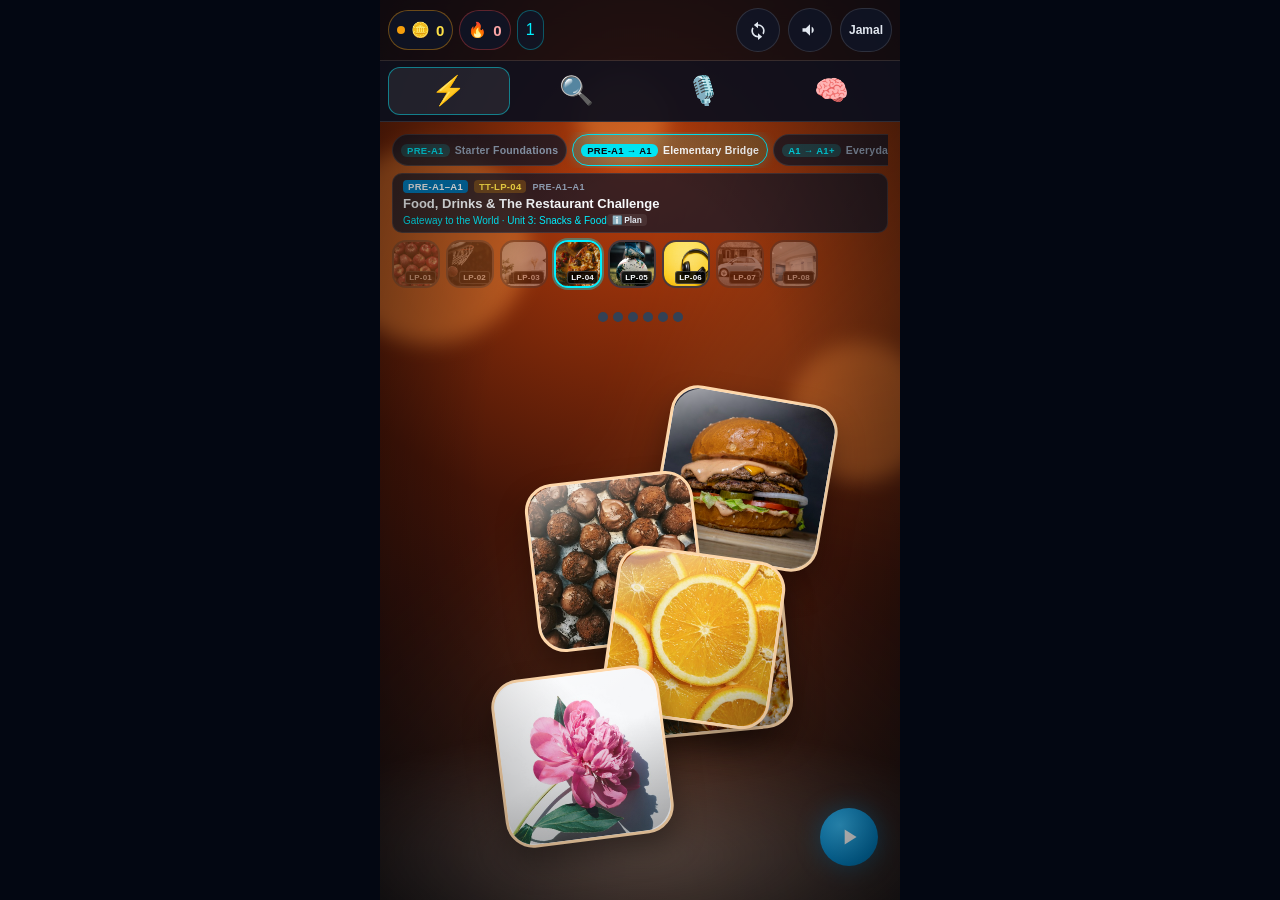
==== commit 7f26e59e: "feat: align all units with CEFR Pre-A1 through A1 Talk Today lesson plans & inspector modal" ====
--- a/index.html
+++ b/index.html
@@ -155,80 +155,226 @@
   padding: 10px 12px 24px; overflow-y: auto; z-index: 10;
 }
 
-/* Course Book Navigation */
+/* CEFR & Talk Today Lesson Plan Navigation */
 .coursebook-nav {
   width: 100%;
   display: flex;
   flex-direction: column;
-  gap: 6px;
+  gap: 5px;
   margin-bottom: 4px;
 }
 
-.book-pills {
+.cefr-pills {
   display: flex;
-  gap: 6px;
+  gap: 5px;
   overflow-x: auto;
   scrollbar-width: none;
   padding: 2px 0;
 }
-.book-pills::-webkit-scrollbar { display: none; }
-
-.book-pill {
+.cefr-pills::-webkit-scrollbar { display: none; }
+
+.cefr-pill {
   flex: 1 1 auto;
   display: flex;
   align-items: center;
   justify-content: center;
   gap: 5px;
-  min-height: 36px;
-  padding: 4px 10px;
+  min-height: 32px;
+  padding: 3px 8px;
   border-radius: 999px;
   background: var(--bg-surface);
   border: 1px solid var(--border-glass);
   color: #94a3b8;
-  font-size: 11.5px;
+  font-size: 11px;
   font-weight: 700;
   cursor: pointer;
   white-space: nowrap;
   transition: all 0.2s ease;
 }
-.book-pill:hover {
+.cefr-pill:hover {
   color: #fff;
   border-color: rgba(255, 255, 255, 0.25);
 }
-.book-pill.active {
-  background: linear-gradient(135deg, rgba(0, 240, 255, 0.2), rgba(16, 185, 129, 0.15));
+.cefr-pill.active {
+  background: linear-gradient(135deg, rgba(0, 240, 255, 0.22), rgba(16, 185, 129, 0.18));
   border-color: var(--teal-neon);
   color: #ffffff;
   box-shadow: 0 0 12px rgba(0, 240, 255, 0.25);
 }
-.book-pill .book-icon {
-  font-size: 14px;
-}
-.book-pill .book-title {
-  font-size: 11.5px;
+.cefr-pill-badge {
+  background: rgba(0, 240, 255, 0.18);
+  color: var(--teal-neon);
+  padding: 1px 6px;
+  border-radius: 6px;
+  font-size: 9.5px;
+  font-weight: 800;
+  letter-spacing: 0.3px;
+}
+.cefr-pill.active .cefr-pill-badge {
+  background: var(--teal-neon);
+  color: #070a13;
+}
+.cefr-pill-title {
+  font-size: 10.5px;
   letter-spacing: 0.2px;
 }
 
-.unit-badge {
+/* Talk Today Lesson Plan Interactive Banner */
+.lp-card-banner {
+  width: 100%;
+  display: flex;
+  flex-direction: column;
+  gap: 2px;
+  padding: 6px 10px;
+  background: rgba(15, 23, 42, 0.72);
+  border-radius: 10px;
+  border: 1px solid rgba(255, 255, 255, 0.1);
+  text-align: left;
+  cursor: pointer;
+  transition: all 0.2s ease;
+  font-family: inherit;
+}
+.lp-card-banner:hover {
+  background: rgba(30, 41, 59, 0.88);
+  border-color: rgba(0, 240, 255, 0.45);
+}
+.lp-badge-row {
   display: flex;
   align-items: center;
-  justify-content: center;
   gap: 6px;
+  font-size: 9.5px;
+  font-weight: 800;
+  letter-spacing: 0.3px;
+}
+.lp-pill-level {
+  background: linear-gradient(135deg, #0284c7, #0369a1);
+  color: #fff;
+  padding: 1px 5px;
+  border-radius: 4px;
+}
+.lp-pill-code {
+  background: rgba(245, 158, 11, 0.25);
+  color: #fde047;
+  padding: 1px 5px;
+  border-radius: 4px;
+}
+.lp-pill-cohort {
+  color: #94a3b8;
+  font-size: 9px;
+  font-weight: 600;
+}
+.lp-title-row {
+  font-size: 13px;
+  font-weight: 800;
+  color: #f8fafc;
+  line-height: 1.25;
+  margin-top: 1px;
+}
+.lp-sub-row {
+  display: flex;
+  align-items: center;
+  justify-content: space-between;
+  font-size: 10px;
+  color: #94a3b8;
+}
+.lp-sub-row span {
+  color: var(--teal-neon);
+}
+.lp-sub-row small {
+  color: #e2e8f0;
+  font-weight: 700;
+  background: rgba(255, 255, 255, 0.08);
+  padding: 1px 5px;
+  border-radius: 4px;
+}
+
+/* Lesson Plan Modal / Inspection Sheet */
+.lp-modal-content {
+  display: flex;
+  flex-direction: column;
+  gap: 10px;
+  color: #f8fafc;
+  max-height: 75vh;
+  overflow-y: auto;
+  text-align: left;
+}
+.lp-modal-header {
+  display: flex;
+  gap: 8px;
+  align-items: center;
+}
+.lp-badge-cefr {
+  background: var(--teal-neon);
+  color: #030712;
+  font-weight: 900;
   font-size: 11px;
+  padding: 2px 8px;
+  border-radius: 6px;
+}
+.lp-badge-code {
+  background: rgba(245, 158, 11, 0.3);
+  color: #fde047;
+  font-weight: 800;
+  font-size: 11px;
+  padding: 2px 8px;
+  border-radius: 6px;
+}
+.lp-modal-title {
+  font-size: 17px;
+  font-weight: 800;
+  line-height: 1.25;
+}
+.lp-modal-meta {
+  background: rgba(15, 23, 42, 0.6);
+  border: 1px solid var(--border-glass);
+  border-radius: 10px;
+  padding: 10px;
+  display: flex;
+  flex-direction: column;
+  gap: 5px;
+  font-size: 12px;
+}
+.lp-meta-row strong {
+  color: var(--teal-neon);
+}
+.lp-modal-vocab-label {
+  font-size: 11px;
+  font-weight: 800;
   color: #94a3b8;
-  padding: 3px 8px;
-  background: rgba(15, 23, 42, 0.6);
-  border-radius: 6px;
-  border: 1px solid rgba(255, 255, 255, 0.08);
-  letter-spacing: 0.2px;
-}
-.unit-badge strong {
-  color: #f1f5f9;
+  text-transform: uppercase;
+  letter-spacing: 0.5px;
+}
+.lp-modal-vocab-grid {
+  display: grid;
+  grid-template-columns: repeat(4, 1fr);
+  gap: 8px;
+}
+.lp-modal-word {
+  display: flex;
+  flex-direction: column;
+  align-items: center;
+  gap: 4px;
+  background: rgba(30, 41, 59, 0.8);
+  border: 1px solid var(--border-glass);
+  border-radius: 10px;
+  padding: 6px;
+  cursor: pointer;
+  color: #fff;
+}
+.lp-modal-word:hover {
+  border-color: var(--teal-neon);
+  transform: scale(1.04);
+}
+.lp-modal-word img {
+  width: 100%;
+  aspect-ratio: 1;
+  object-fit: cover;
+  border-radius: 8px;
+}
+.lp-modal-word span {
+  font-size: 10.5px;
   font-weight: 700;
-}
-.unit-badge span {
-  color: var(--teal-neon);
-  font-weight: 600;
+  text-transform: capitalize;
 }
 
 .set-bar {
@@ -245,9 +391,9 @@
 .set-chip img { width: 100%; height: 100%; object-fit: cover; display: block; }
 .set-chip.active { border-color: var(--teal-neon); box-shadow: 0 0 0 2px rgba(0, 240, 255, 0.35); }
 .set-chip.done { border-color: var(--emerald); }
-.set-chip.other-book { opacity: 0.4; filter: grayscale(0.5); }
-.set-chip.other-book:hover { opacity: 0.85; filter: grayscale(0); }
-.set-chip.in-book { opacity: 1; }
+.set-chip.other-book, .set-chip.other-cefr { opacity: 0.4; filter: grayscale(0.5); }
+.set-chip.other-book:hover, .set-chip.other-cefr:hover { opacity: 0.85; filter: grayscale(0); }
+.set-chip.in-book, .set-chip.in-cefr { opacity: 1; }
 
 .set-chip-tag {
   position: absolute;
@@ -657,15 +803,132 @@
     { id: 'teens', name: 'Gateway to the World', code: 'GTTW', series: 'Macmillan Gateway', level: 'Teens A1–A1+', icon: '🌍' },
     { id: 'adults', name: 'Talk Keynote', code: 'KEYNOTE', series: 'National Geographic Keynote & Voices', level: 'Adults A1–A2', icon: '💼' }
   ],
+  CEFR: [
+    { id: 'pre-a1', code: 'PRE-A1', label: 'PRE-A1', name: 'Starter Foundations', icon: '📘', book: 'Super Minds 1', publisher: 'Cambridge', cohort: 'Kids 4–8 · Zero Level' },
+    { id: 'pre-a1-a1', code: 'PRE-A1–A1', label: 'PRE-A1 → A1', name: 'Elementary Bridge', icon: '🌍', book: 'Gateway to the World', publisher: 'Macmillan', cohort: 'Upper Kids & Teens 9–14' },
+    { id: 'a1-a1plus', code: 'A1–A1+', label: 'A1 → A1+', name: 'Everyday Fluency', icon: '💼', book: 'Talk Keynote', publisher: 'National Geographic', cohort: 'Teens 15+ & Adults' }
+  ],
   SETS: [
-    { id: 'class', bookId: 'kids', book: 'Super Minds 1', bookCode: 'SM1', unit: 'Unit 1: At School', name: 'School', words: ['apple', 'banana', 'pen', 'pencil'] },
-    { id: 'outside', bookId: 'kids', book: 'Super Minds 1', bookCode: 'SM1', unit: 'Unit 2: Animals & Nature', name: 'Animals & Nature', words: ['ball', 'cat', 'dog', 'fish', 'tree', 'car'] },
-    { id: 'home', bookId: 'kids', book: 'Super Minds 1', bookCode: 'SM1', unit: 'Unit 3: House & Home', name: 'House & Home', words: ['door', 'window', 'cup', 'bed', 'bag', 'book'] },
-    { id: 'food', bookId: 'teens', book: 'Gateway to the World', bookCode: 'GTTW', unit: 'Unit 3: Snacks & Food', name: 'Snacks & Food', words: ['pizza', 'burger', 'chocolate', 'tomato', 'orange', 'water'] },
-    { id: 'play', bookId: 'teens', book: 'Gateway to the World', bookCode: 'GTTW', unit: 'Unit 4: Sports & Sounds', name: 'Sports & Sounds', words: ['football', 'tennis', 'music', 'camera', 'robot', 'radio'] },
-    { id: 'tech', bookId: 'teens', book: 'Gateway to the World', bookCode: 'GTTW', unit: 'Unit 1: Everyday Tech', name: 'Tech & Streetwear', words: ['headphones', 'computer', 'telephone', 'television', 'sneakers', 'backpack', 'bicycle', 'jacket'] },
-    { id: 'city', bookId: 'adults', book: 'Talk Keynote', bookCode: 'KEYNOTE', unit: 'Unit 1: Transit & Travel', name: 'Transit & Travel', words: ['taxi', 'bus', 'train', 'station', 'airport', 'hotel'] },
-    { id: 'town', bookId: 'adults', book: 'Talk Keynote', bookCode: 'KEYNOTE', unit: 'Unit 2: City Services', name: 'City Services', words: ['hospital', 'doctor', 'police', 'pharmacy', 'bank', 'passport', 'coffee', 'money'] }
+    {
+      id: 'class',
+      cefrId: 'pre-a1',
+      cefr: 'PRE-A1',
+      bookId: 'kids',
+      book: 'Super Minds 1',
+      bookCode: 'SM1',
+      unit: 'Unit 1: At School',
+      lpTitle: 'Schoolbag Treasures & Classroom Objects',
+      lpCode: 'TT-LP-01',
+      teacher: 'Douae / Meriam',
+      cohort: 'PRE-A1 | KIDS 4–8',
+      name: 'School',
+      words: ['apple', 'banana', 'pen', 'pencil']
+    },
+    {
+      id: 'outside',
+      cefrId: 'pre-a1',
+      cefr: 'PRE-A1',
+      bookId: 'kids',
+      book: 'Super Minds 1',
+      bookCode: 'SM1',
+      unit: 'Unit 2: Animals & Nature',
+      lpTitle: 'Animals, Pets & Nature Adventure',
+      lpCode: 'TT-LP-02',
+      teacher: 'Meriam / Douae',
+      cohort: 'PRE-A1 | KIDS 6–9',
+      name: 'Animals & Nature',
+      words: ['ball', 'cat', 'dog', 'fish', 'tree', 'car']
+    },
+    {
+      id: 'home',
+      cefrId: 'pre-a1',
+      cefr: 'PRE-A1',
+      bookId: 'kids',
+      book: 'Super Minds 1',
+      bookCode: 'SM1',
+      unit: 'Unit 3: House & Home',
+      lpTitle: 'My Magical House & Rooms',
+      lpCode: 'TT-LP-03',
+      teacher: 'Lamiae / Douae',
+      cohort: 'PRE-A1 | KIDS 6–11',
+      name: 'House & Home',
+      words: ['door', 'window', 'cup', 'bed', 'bag', 'book']
+    },
+    {
+      id: 'food',
+      cefrId: 'pre-a1-a1',
+      cefr: 'PRE-A1–A1',
+      bookId: 'teens',
+      book: 'Gateway to the World',
+      bookCode: 'GTTW',
+      unit: 'Unit 3: Snacks & Food',
+      lpTitle: 'Food, Drinks & The Restaurant Challenge',
+      lpCode: 'TT-LP-04',
+      teacher: 'Zineb / Lamiae',
+      cohort: 'PRE-A1–A1 | TEENS 12–14',
+      name: 'Snacks & Food',
+      words: ['pizza', 'burger', 'chocolate', 'tomato', 'orange', 'water']
+    },
+    {
+      id: 'play',
+      cefrId: 'pre-a1-a1',
+      cefr: 'PRE-A1–A1',
+      bookId: 'teens',
+      book: 'Gateway to the World',
+      bookCode: 'GTTW',
+      unit: 'Unit 4: Sports & Sounds',
+      lpTitle: 'Sports, Sounds & Multimedia Adventure',
+      lpCode: 'TT-LP-05',
+      teacher: 'Adnane / Lamiae',
+      cohort: 'PRE-A1–A1 | UPPER KIDS 9–11',
+      name: 'Sports & Sounds',
+      words: ['football', 'tennis', 'music', 'camera', 'robot', 'radio']
+    },
+    {
+      id: 'tech',
+      cefrId: 'pre-a1-a1',
+      cefr: 'PRE-A1–A1',
+      bookId: 'teens',
+      book: 'Gateway to the World',
+      bookCode: 'GTTW',
+      unit: 'Unit 1: Everyday Tech',
+      lpTitle: 'Everyday Tech & Streetwear Essentials',
+      lpCode: 'TT-LP-06',
+      teacher: 'Adnane / Souhir',
+      cohort: 'PRE-A1–A1 | TEENS 13–16',
+      name: 'Tech & Streetwear',
+      words: ['headphones', 'computer', 'telephone', 'television', 'sneakers', 'backpack', 'bicycle', 'jacket']
+    },
+    {
+      id: 'city',
+      cefrId: 'a1-a1plus',
+      cefr: 'A1–A1+',
+      bookId: 'adults',
+      book: 'Talk Keynote',
+      bookCode: 'KEYNOTE',
+      unit: 'Unit 1: Transit & Travel',
+      lpTitle: 'Transit, Travel & Exploring Our City',
+      lpCode: 'TT-LP-07',
+      teacher: 'Souhir / Adnane',
+      cohort: 'A1–A1+ | TEENS & ADULTS',
+      name: 'Transit & Travel',
+      words: ['taxi', 'bus', 'train', 'station', 'airport', 'hotel']
+    },
+    {
+      id: 'town',
+      cefrId: 'a1-a1plus',
+      cefr: 'A1–A1+',
+      bookId: 'adults',
+      book: 'Talk Keynote',
+      bookCode: 'KEYNOTE',
+      unit: 'Unit 2: City Services',
+      lpTitle: 'Places in Town, Healthcare & City Services',
+      lpCode: 'TT-LP-08',
+      teacher: 'Souhir / Meriam',
+      cohort: 'A1–A1+ | ADULTS 18+',
+      name: 'City Services',
+      words: ['hospital', 'doctor', 'police', 'pharmacy', 'bank', 'passport', 'coffee', 'money']
+    }
   ],
   GROUPS: {
     food: ['apple', 'banana', 'pizza', 'burger', 'chocolate', 'tomato', 'orange', 'water', 'coffee'],
@@ -705,6 +968,20 @@
 
 TT.setsByBook = function (bookId) {
   return TT.SETS.filter(s => s.bookId === bookId);
+};
+
+TT.cefrById = function (cefrId) {
+  for (let i = 0; i < TT.CEFR.length; i++) if (TT.CEFR[i].id === cefrId) return TT.CEFR[i];
+  return TT.CEFR[0];
+};
+
+TT.cefrOfSet = function (setId) {
+  const s = TT.setById(setId);
+  return TT.cefrById(s.cefrId);
+};
+
+TT.setsByCefr = function (cefrId) {
+  return TT.SETS.filter(s => s.cefrId === cefrId);
 };
 
 TT.groupOf = function (word) {
@@ -1523,14 +1800,53 @@
     if (my === boardGen) root.querySelectorAll('.done-pic').forEach(n => n.classList.remove('on'));
   })();
 }
+function showLessonPlanModal(set) {
+  const wordsGrid = set.words.map(w =>
+    '<button type="button" class="lp-modal-word" data-word="' + w + '" aria-label="' + w + '">' +
+      '<img src="' + CFG.ASSET + 'img/' + w + '.jpg" alt="">' +
+      '<span>' + w + '</span>' +
+    '</button>'
+  ).join('');
+
+  showSheet(
+    '<div class="lp-modal-content">' +
+      '<div class="lp-modal-header">' +
+        '<span class="lp-badge-cefr">' + set.cefr + '</span>' +
+        '<span class="lp-badge-code">' + set.lpCode + '</span>' +
+      '</div>' +
+      '<h2 class="lp-modal-title">' + set.lpTitle + '</h2>' +
+      '<div class="lp-modal-meta">' +
+        '<div class="lp-meta-row"><strong>Course Book:</strong> ' + set.book + ' · ' + set.unit + '</div>' +
+        '<div class="lp-meta-row"><strong>Talk Today Cohort:</strong> ' + set.cohort + '</div>' +
+        '<div class="lp-meta-row"><strong>Teacher Precedent:</strong> ' + set.teacher + ' (Talk Today Fes)</div>' +
+        '<div class="lp-meta-row"><strong>Pedagogy:</strong> 118 BPM Rassias zero-reading immersion & AI Speech</div>' +
+      '</div>' +
+      '<div class="lp-modal-vocab-label">Target Lesson Vocabulary (' + set.words.length + ' words):</div>' +
+      '<div class="lp-modal-vocab-grid">' + wordsGrid + '</div>' +
+      '<button class="btn-next icon-next" type="button" data-act="next" aria-label="Resume Lesson">' +
+        '✓ Resume Lesson' +
+      '</button>' +
+    '</div>'
+  );
+
+  sheetCard.querySelectorAll('.lp-modal-word').forEach(b => b.onclick = () => {
+    playUrls([voiceClip(b.dataset.word)]);
+  });
+
+  sheetCard.querySelector('[data-act=next]').onclick = () => {
+    hideSheet();
+  };
+}
+
 function chrome(extra) {
   const set = curSet();
-  const curBook = TT.bookOfSet(set.id) || TT.BOOKS[0];
-
-  const bookTabs = TT.BOOKS.map(b => {
-    const active = b.id === curBook.id ? ' active' : '';
-    return '<button type="button" class="book-pill' + active + '" data-book="' + b.id + '">' +
-      '<span class="book-icon">' + b.icon + '</span><span class="book-title">' + b.name + '</span>' +
+  const curCefr = (TT.cefrOfSet && TT.cefrOfSet(set.id)) || TT.CEFR[0];
+
+  const cefrTabs = TT.CEFR.map(c => {
+    const active = c.id === curCefr.id ? ' active' : '';
+    return '<button type="button" class="cefr-pill' + active + '" data-cefr="' + c.id + '" title="' + c.name + ' · ' + c.book + '">' +
+      '<span class="cefr-pill-badge">' + c.label + '</span>' +
+      '<span class="cefr-pill-title">' + c.name + '</span>' +
     '</button>';
   }).join('');
 
@@ -1538,9 +1854,9 @@
     const icon = s.words[0];
     const done = S.setCleared[s.id] ? ' done' : '';
     const active = s.id === set.id ? ' active' : '';
-    const inBook = s.bookId === curBook.id ? ' in-book' : ' other-book';
-    const tag = s.unit ? s.unit.split(':')[0].replace('Unit ', 'U') : '';
-    return '<button type="button" class="set-chip' + active + done + inBook + '" data-set="' + s.id + '" title="' + s.book + ' · ' + s.unit + '" aria-label="' + s.name + '">' +
+    const inCefr = s.cefrId === curCefr.id ? ' in-cefr' : ' other-cefr';
+    const tag = s.lpCode ? s.lpCode.replace('TT-', '') : (s.unit ? s.unit.split(':')[0].replace('Unit ', 'U') : '');
+    return '<button type="button" class="set-chip' + active + done + inCefr + '" data-set="' + s.id + '" title="' + s.cefr + ' · ' + s.lpTitle + ' (' + s.book + ')" aria-label="' + s.name + '">' +
       '<img src="' + CFG.ASSET + 'img/' + icon + '.jpg" alt="">' +
       (tag ? '<span class="set-chip-tag">' + tag + '</span>' : '') +
       '</button>';
@@ -1552,8 +1868,16 @@
   }).join('');
 
   return '<div class="coursebook-nav">' +
-    '<div class="book-pills">' + bookTabs + '</div>' +
-    '<div class="unit-badge"><strong>' + curBook.icon + ' ' + set.book + '</strong> · <span>' + set.unit + '</span></div>' +
+    '<div class="cefr-pills" role="tablist">' + cefrTabs + '</div>' +
+    '<button type="button" class="lp-card-banner" id="lpInfoBtn" title="Inspect Talk Today Lesson Plan">' +
+      '<div class="lp-badge-row">' +
+        '<span class="lp-pill-level">' + set.cefr + '</span>' +
+        '<span class="lp-pill-code">' + set.lpCode + '</span>' +
+        '<span class="lp-pill-cohort">' + (set.cohort ? set.cohort.split('|')[0].trim() : '') + '</span>' +
+      '</div>' +
+      '<div class="lp-title-row">' + set.lpTitle + '</div>' +
+      '<div class="lp-sub-row"><span>' + set.book + ' · ' + set.unit + '</span> <small>ℹ️ Plan</small></div>' +
+    '</button>' +
     '<div class="set-bar">' + chips + '</div>' +
     '</div>' +
     '<div class="pips">' + pips + '</div>' +
@@ -1561,9 +1885,9 @@
 }
 function bindSets(render) {
   watchImages(stage);
-  stage.querySelectorAll('.book-pill').forEach(b => b.onclick = () => {
-    const targetBook = b.dataset.book;
-    const sets = TT.setsByBook(targetBook);
+  stage.querySelectorAll('.cefr-pill').forEach(b => b.onclick = () => {
+    const targetCefr = b.dataset.cefr;
+    const sets = TT.setsByCefr(targetCefr);
     if (sets.length > 0) {
       S.setId = sets[0].id;
       save(false);
@@ -1576,6 +1900,8 @@
     save(false);
     render();
   });
+  const lpBtn = stage.querySelector('#lpInfoBtn');
+  if (lpBtn) lpBtn.onclick = () => showLessonPlanModal(curSet());
 }
 function showDone(set, advance) {
   const pics = set.words.map(w =>
